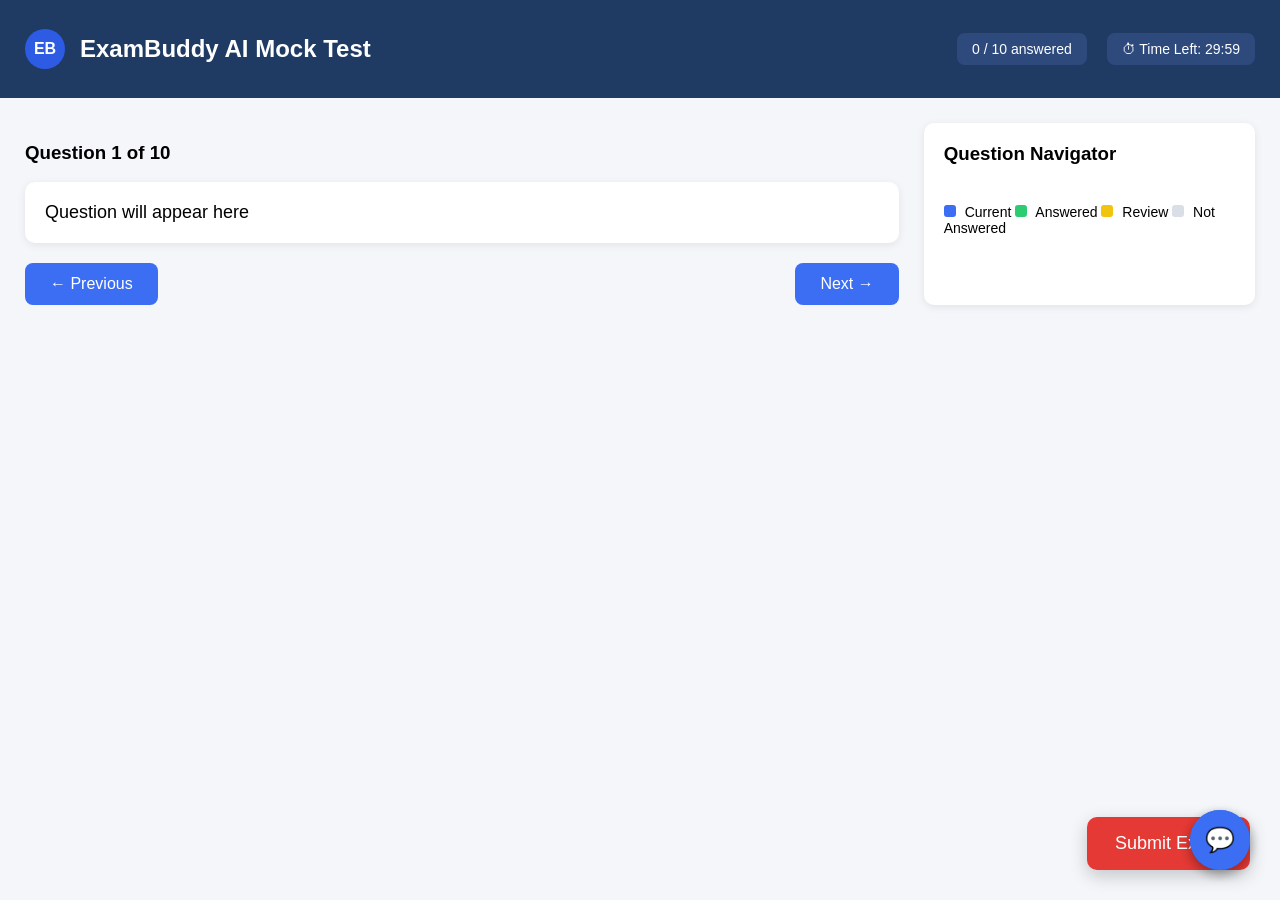
==== templates/index.html @ 3b76a86c "adding the project to github" ====
<!DOCTYPE html>
<html lang="en">

<head>
<meta charset="UTF-8">
<title>ExamBuddy AI Mock Test</title>
<link rel="stylesheet" href="/static/style.css">
</head>

<body>

<!-- HEADER -->

<header class="header">

<div class="logo">
EB
</div>

<h2>ExamBuddy AI Mock Test</h2>

<div class="exam-info">

<div class="answered">
0 / 10 answered
</div>

<div class="timer">
⏱ Time Left: 30:00
</div>

</div>

</header>


<!-- MAIN LAYOUT -->

<div class="container">

<!-- QUESTION PANEL -->

<div class="question-panel">

<h3 id="questionNumber">Question 1 of 10</h3>

<div class="question-box" id="questionText">
Question will appear here
</div>


<div class="options" id="optionsContainer">
</div>


<div class="nav-buttons">

<button id="prevBtn">← Previous</button>

<button id="nextBtn">Next →</button>

</div>

</div>


<!-- QUESTION NAVIGATOR -->

<div class="navigator">

<h3>Question Navigator</h3>

<div id="navigatorGrid" class="navigator-grid">

</div>

<div class="legend">

<span class="legend-current"></span> Current  
<span class="legend-answered"></span> Answered  
<span class="legend-review"></span> Review  
<span class="legend-not"></span> Not Answered  

</div>

</div>

</div>


<!-- FLOATING SUBMIT -->

<button class="submit-btn" onclick="submitExam()">
Submit Exam
</button>


<!-- CHATBOT -->

<div class="chatbot">

<button class="chat-toggle" onclick="toggleChat()">💬</button>

<div id="chatWindow" class="chat-window">

<div class="chat-header">
AI Help Assistant
</div>

<div id="chatMessages" class="chat-messages"></div>

<div class="chat-input-area">

<input id="chatInput" placeholder="Ask a doubt...">

<button onclick="sendMessage()">Send</button>

</div>

</div>

</div>

<script src="/static/script.js"></script>

</body>

</html>
---- static/style.css ----
/* -------------------------
GENERAL PAGE STYLE
--------------------------*/

body{
font-family: Arial, Helvetica, sans-serif;
margin:0;
background:#f4f6fa;
}


/* -------------------------
HEADER
--------------------------*/

.header{

display:flex;
align-items:center;

background:#1f3b64;
color:white;

padding:15px 25px;
}

.logo{

background:#2d5be3;

width:40px;
height:40px;

border-radius:50%;

display:flex;
align-items:center;
justify-content:center;

font-weight:bold;

margin-right:15px;
}

.exam-info{

margin-left:auto;

display:flex;
gap:20px;
}

.answered,
.timer{

background:#2e4a7d;

padding:8px 15px;

border-radius:8px;

font-size:14px;
}


/* -------------------------
MAIN LAYOUT
--------------------------*/

.container{

display:flex;

gap:25px;

padding:25px;
}


/* -------------------------
QUESTION PANEL
--------------------------*/

.question-panel{

flex:3;
}

.question-box{

background:white;

padding:20px;

border-radius:10px;

margin:15px 0;

box-shadow:0 2px 8px rgba(0,0,0,0.08);

font-size:18px;
}


/* -------------------------
OPTIONS
--------------------------*/

.options{

margin-top:10px;
}

.options div{

background:white;

padding:18px;

border-radius:10px;

margin-bottom:15px;

box-shadow:0 2px 8px rgba(0,0,0,0.05);

cursor:pointer;

transition:0.2s;
}

.options div:hover{

border:2px solid #3b6ef3;

}


/* -------------------------
NAV BUTTONS
--------------------------*/

.nav-buttons{

display:flex;

justify-content:space-between;

margin-top:20px;
}

.nav-buttons button{

padding:12px 25px;

border:none;

border-radius:8px;

background:#3b6ef3;

color:white;

font-size:16px;

cursor:pointer;

transition:0.2s;
}

.nav-buttons button:hover{

background:#244fd1;
}


/* -------------------------
QUESTION NAVIGATOR
--------------------------*/

.navigator{

flex:1;

background:white;

padding:20px;

border-radius:10px;

box-shadow:0 2px 8px rgba(0,0,0,0.08);
}

.navigator h3{

margin-top:0;
}

.navigator-grid{

display:grid;

grid-template-columns:repeat(5,1fr);

gap:10px;

margin-top:15px;
}

.navigator-grid div{

background:#d9dee7;

padding:10px;

text-align:center;

border-radius:8px;

cursor:pointer;

font-weight:bold;

transition:0.2s;
}

.navigator-grid div:hover{

background:#c2c8d1;
}


/* -------------------------
LEGEND
--------------------------*/

.legend{

margin-top:20px;

font-size:14px;
}

.legend span{

display:inline-block;

width:12px;
height:12px;

margin-right:5px;

border-radius:3px;
}

.legend-current{
background:#3b6ef3;
}

.legend-answered{
background:#2ecc71;
}

.legend-review{
background:#f1c40f;
}

.legend-not{
background:#d9dee7;
}


/* -------------------------
SUBMIT BUTTON
--------------------------*/

.submit-btn{

position:fixed;

bottom:30px;
right:30px;

background:#e53935;

color:white;

padding:16px 28px;

border:none;

border-radius:10px;

font-size:18px;

cursor:pointer;

box-shadow:0 6px 18px rgba(0,0,0,0.2);

transition:0.2s;
}

.submit-btn:hover{

background:#c62828;
}


/* -------------------------
CHATBOT ICON
--------------------------*/

.chatbot{

position:fixed;

bottom:100px;
right:30px;

width:60px;
height:60px;

background:#3b6ef3;

border-radius:50%;

display:flex;
align-items:center;
justify-content:center;

color:white;

font-size:22px;

cursor:pointer;

box-shadow:0 4px 12px rgba(0,0,0,0.2);

transition:0.2s;
}

.chatbot:hover{

background:#244fd1;
}


/* -------------------------
SETUP PAGE
--------------------------*/

.setup-container{

display:flex;

justify-content:center;
align-items:center;

height:100vh;

background:#f4f6fa;
}

.setup-box{

background:white;

padding:40px;

border-radius:10px;

box-shadow:0 4px 15px rgba(0,0,0,0.1);

width:350px;

display:flex;

flex-direction:column;

gap:15px;
}

.setup-box input,
.setup-box select{

padding:10px;

border-radius:6px;

border:1px solid #ccc;

font-size:14px;
}

.setup-box button{

background:#3b6ef3;

color:white;

padding:12px;

border:none;

border-radius:6px;

font-size:16px;

cursor:pointer;

transition:0.2s;
}

.setup-box button:hover{

background:#244fd1;
}


/* -------------------------
RESPONSIVE
--------------------------*/

@media(max-width:900px){

.container{

flex-direction:column;

}

.navigator{

order:-1;

}

.submit-btn{

right:15px;
bottom:15px;

}

}

.result-box{
margin-top:20px;
}

.result-question{
background:white;
padding:15px;
margin-bottom:15px;
border-radius:10px;
box-shadow:0 2px 6px rgba(0,0,0,0.1);
}

.correct-box{
margin-top:15px;
background:#e7f8ec;
border-left:5px solid #2ecc71;
padding:15px;
border-radius:8px;
}

.wrong-box{
margin-top:15px;
background:#fdecea;
border-left:5px solid #e74c3c;
padding:15px;
border-radius:8px;
}

.result-card{
background:white;
padding:18px;
margin-bottom:15px;
border-radius:10px;
box-shadow:0 2px 6px rgba(0,0,0,0.1);
}

.correct-card{
border-left:6px solid #2ecc71;
}

.wrong-card{
border-left:6px solid #e74c3c;
}

.score-box{
margin-top:20px;
background:#3b6ef3;
color:white;
padding:15px;
border-radius:8px;
display:inline-block;
}

.result-title{
margin-bottom:20px;
}

.chatbot{
position:fixed;
bottom:30px;
right:30px;
}

.chat-toggle{
width:60px;
height:60px;
border-radius:50%;
border:none;
background:#3b6ef3;
color:white;
font-size:24px;
cursor:pointer;
box-shadow:0 4px 12px rgba(0,0,0,0.2);
}

.chat-window{

display:none;
flex-direction:column;

position:absolute;
bottom:70px;
right:0;

width:300px;
height:400px;

background:white;

border-radius:10px;

box-shadow:0 6px 20px rgba(0,0,0,0.2);
}

.chat-header{
background:#3b6ef3;
color:white;
padding:10px;
font-weight:bold;
}

.chat-messages{
flex:1;
overflow-y:auto;
padding:10px;
font-size:14px;
}

.user-msg{
text-align:right;
margin-bottom:8px;
}

.bot-msg{
text-align:left;
margin-bottom:8px;
}

.chat-input-area{
display:flex;
border-top:1px solid #ddd;
}

.chat-input-area input{
flex:1;
padding:8px;
border:none;
}

.chat-input-area button{
background:#3b6ef3;
color:white;
border:none;
padding:8px 12px;
cursor:pointer;
}
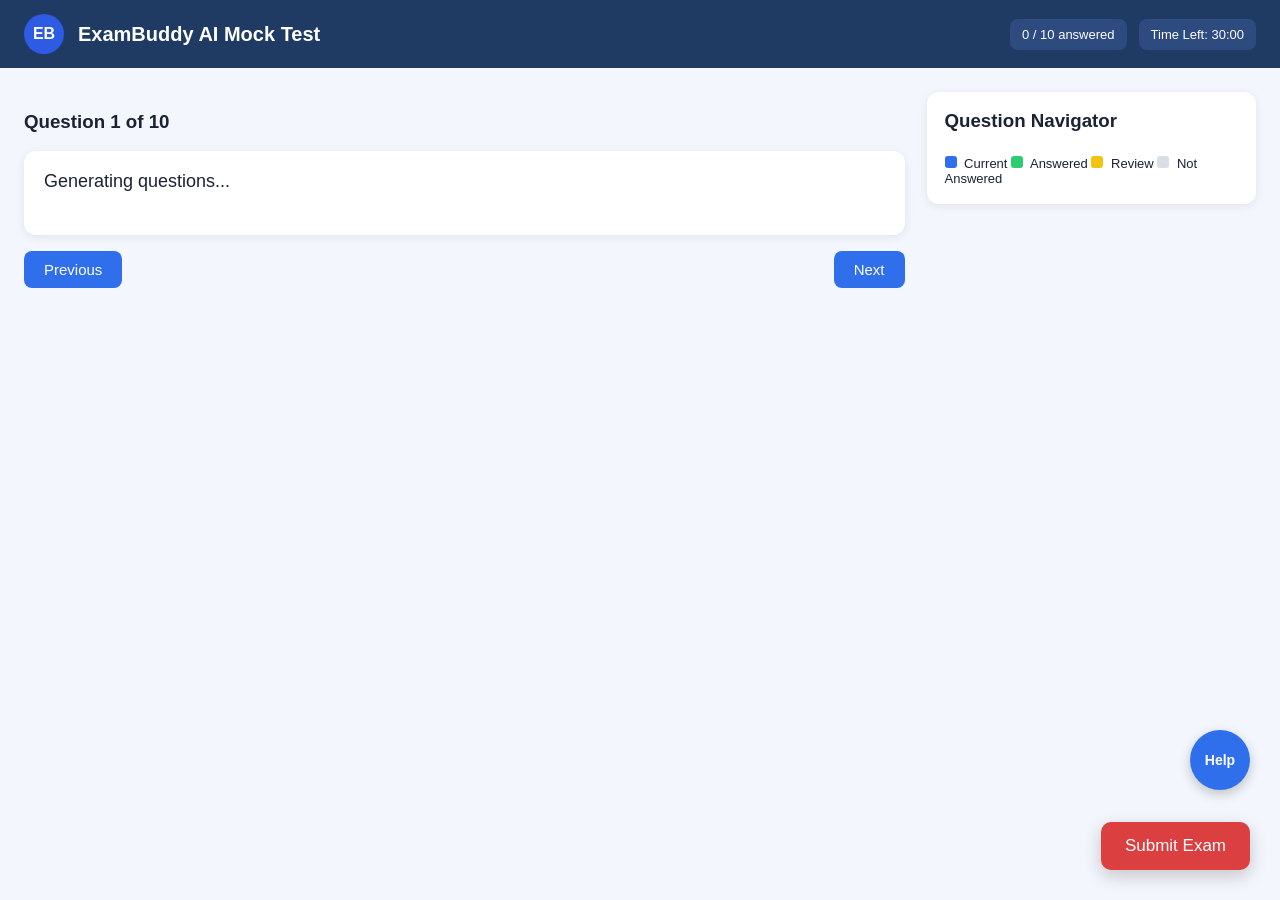
==== commit d6943b0d: "added working chatbot" ====
--- a/templates/index.html
+++ b/templates/index.html
@@ -1,128 +1,59 @@
 <!DOCTYPE html>
 <html lang="en">
-
 <head>
 <meta charset="UTF-8">
 <title>ExamBuddy AI Mock Test</title>
 <link rel="stylesheet" href="/static/style.css">
 </head>
-
 <body>
 
-<!-- HEADER -->
+<header class="header">
+<div class="logo">EB</div>
+<h2>ExamBuddy AI Mock Test</h2>
+<div class="exam-info">
+<div class="answered">0 / 10 answered</div>
+<div class="timer">Time Left: 30:00</div>
+</div>
+</header>
 
-<header class="header">
-
-<div class="logo">
-EB
+<div class="container">
+<div class="question-panel">
+<h3 id="questionNumber">Question 1 of 10</h3>
+<div class="question-box" id="questionText">Question will appear here</div>
+<div class="options" id="optionsContainer"></div>
+<div class="nav-buttons">
+<button id="prevBtn">Previous</button>
+<button id="nextBtn">Next</button>
+</div>
 </div>
 
-<h2>ExamBuddy AI Mock Test</h2>
-
-<div class="exam-info">
-
-<div class="answered">
-0 / 10 answered
+<div class="navigator">
+<h3>Question Navigator</h3>
+<div id="navigatorGrid" class="navigator-grid"></div>
+<div class="legend">
+<span class="legend-current"></span> Current
+<span class="legend-answered"></span> Answered
+<span class="legend-review"></span> Review
+<span class="legend-not"></span> Not Answered
+</div>
+</div>
 </div>
 
-<div class="timer">
-⏱ Time Left: 30:00
-</div>
-
-</div>
-
-</header>
-
-
-<!-- MAIN LAYOUT -->
-
-<div class="container">
-
-<!-- QUESTION PANEL -->
-
-<div class="question-panel">
-
-<h3 id="questionNumber">Question 1 of 10</h3>
-
-<div class="question-box" id="questionText">
-Question will appear here
-</div>
-
-
-<div class="options" id="optionsContainer">
-</div>
-
-
-<div class="nav-buttons">
-
-<button id="prevBtn">← Previous</button>
-
-<button id="nextBtn">Next →</button>
-
-</div>
-
-</div>
-
-
-<!-- QUESTION NAVIGATOR -->
-
-<div class="navigator">
-
-<h3>Question Navigator</h3>
-
-<div id="navigatorGrid" class="navigator-grid">
-
-</div>
-
-<div class="legend">
-
-<span class="legend-current"></span> Current  
-<span class="legend-answered"></span> Answered  
-<span class="legend-review"></span> Review  
-<span class="legend-not"></span> Not Answered  
-
-</div>
-
-</div>
-
-</div>
-
-
-<!-- FLOATING SUBMIT -->
-
-<button class="submit-btn" onclick="submitExam()">
-Submit Exam
-</button>
-
-
-<!-- CHATBOT -->
+<button class="submit-btn" onclick="submitExam()">Submit Exam</button>
 
 <div class="chatbot">
-
-<button class="chat-toggle" onclick="toggleChat()">💬</button>
-
+<button class="chat-toggle" onclick="toggleChat()" aria-label="Open chat">Help</button>
 <div id="chatWindow" class="chat-window">
-
-<div class="chat-header">
-AI Help Assistant
+<div class="chat-header">AI Help Assistant</div>
+<div id="chatMeta" class="chat-meta">Question help</div>
+<div id="chatMessages" class="chat-messages"></div>
+<div class="chat-input-area">
+<input id="chatInput" placeholder="Ask a doubt...">
+<button id="chatSendBtn" onclick="sendMessage()">Send</button>
 </div>
-
-<div id="chatMessages" class="chat-messages"></div>
-
-<div class="chat-input-area">
-
-<input id="chatInput" placeholder="Ask a doubt...">
-
-<button onclick="sendMessage()">Send</button>
-
 </div>
-
-</div>
-
 </div>
 
 <script src="/static/script.js"></script>
-
 </body>
-
-</html>+</html>
--- a/static/style.css
+++ b/static/style.css
@@ -1,581 +1,528 @@
-/* -------------------------
-GENERAL PAGE STYLE
---------------------------*/
-
-body{
-font-family: Arial, Helvetica, sans-serif;
-margin:0;
-background:#f4f6fa;
-}
-
-
-/* -------------------------
-HEADER
---------------------------*/
-
-.header{
-
-display:flex;
-align-items:center;
-
-background:#1f3b64;
-color:white;
-
-padding:15px 25px;
-}
-
-.logo{
-
-background:#2d5be3;
-
-width:40px;
-height:40px;
-
-border-radius:50%;
-
-display:flex;
-align-items:center;
-justify-content:center;
-
-font-weight:bold;
-
-margin-right:15px;
-}
-
-.exam-info{
-
-margin-left:auto;
-
-display:flex;
-gap:20px;
+:root {
+  --bg: #f3f6fc;
+  --panel: #ffffff;
+  --text: #1a2233;
+  --muted: #5f6b83;
+  --primary: #2f6fec;
+  --primary-dark: #2458bc;
+  --danger: #dc3f3f;
+  --danger-dark: #b92f2f;
+  --success: #2ecc71;
+  --shadow: 0 10px 30px rgba(17, 36, 78, 0.12);
+}
+
+* {
+  box-sizing: border-box;
+}
+
+body {
+  margin: 0;
+  font-family: "Segoe UI", Tahoma, Geneva, Verdana, sans-serif;
+  background: var(--bg);
+  color: var(--text);
+}
+
+/* Setup page */
+.setup-page {
+  min-height: 100vh;
+  background:
+    radial-gradient(circle at 20% 10%, #dbe8ff 0%, rgba(219, 232, 255, 0) 40%),
+    radial-gradient(circle at 90% 80%, #e6f7f1 0%, rgba(230, 247, 241, 0) 35%),
+    var(--bg);
+}
+
+.setup-shell {
+  min-height: 100vh;
+  max-width: 1100px;
+  margin: 0 auto;
+  padding: 48px 20px;
+  display: grid;
+  grid-template-columns: 1.2fr 1fr;
+  gap: 28px;
+  align-items: center;
+}
+
+.setup-hero h1 {
+  margin: 0 0 12px;
+  font-size: clamp(28px, 3vw, 42px);
+  line-height: 1.18;
+}
+
+.setup-hero p {
+  margin: 0;
+  max-width: 56ch;
+  color: var(--muted);
+  font-size: 16px;
+  line-height: 1.6;
+}
+
+.setup-tag {
+  margin: 0 0 10px;
+  color: var(--primary-dark);
+  font-weight: 700;
+  font-size: 12px;
+  letter-spacing: 0.12em;
+  text-transform: uppercase;
+}
+
+.setup-card {
+  background: var(--panel);
+  border-radius: 16px;
+  box-shadow: var(--shadow);
+  padding: 28px;
+  display: flex;
+  flex-direction: column;
+  gap: 10px;
+}
+
+.setup-card h2 {
+  margin: 0 0 8px;
+}
+
+.setup-card label {
+  margin-top: 2px;
+  font-size: 13px;
+  font-weight: 600;
+  color: #34405a;
+}
+
+.setup-card input,
+.setup-card select {
+  border: 1px solid #cbd5e6;
+  border-radius: 10px;
+  padding: 10px 12px;
+  font-size: 15px;
+  background: #fff;
+  color: var(--text);
+}
+
+.setup-card input:focus,
+.setup-card select:focus {
+  outline: 2px solid #b8ccfb;
+  border-color: var(--primary);
+}
+
+.setup-card button {
+  margin-top: 6px;
+  border: none;
+  border-radius: 10px;
+  padding: 12px;
+  background: var(--primary);
+  color: #fff;
+  font-size: 15px;
+  font-weight: 600;
+  cursor: pointer;
+}
+
+.setup-card button:hover {
+  background: var(--primary-dark);
+}
+
+.setup-card button:disabled {
+  opacity: 0.75;
+  cursor: not-allowed;
+}
+
+.setup-error {
+  min-height: 18px;
+  margin: 2px 0 0;
+  font-size: 13px;
+  color: #c0392b;
+}
+
+/* Exam page */
+.header {
+  display: flex;
+  align-items: center;
+  gap: 14px;
+  padding: 14px 24px;
+  background: #1f3b64;
+  color: #fff;
+}
+
+.header h2 {
+  margin: 0;
+  font-size: 20px;
+}
+
+.logo {
+  width: 40px;
+  height: 40px;
+  border-radius: 50%;
+  display: flex;
+  align-items: center;
+  justify-content: center;
+  background: #2d5be3;
+  font-weight: 700;
+}
+
+.exam-info {
+  margin-left: auto;
+  display: flex;
+  gap: 12px;
 }
 
 .answered,
-.timer{
-
-background:#2e4a7d;
-
-padding:8px 15px;
-
-border-radius:8px;
-
-font-size:14px;
-}
-
-
-/* -------------------------
-MAIN LAYOUT
---------------------------*/
-
-.container{
-
-display:flex;
-
-gap:25px;
-
-padding:25px;
-}
-
-
-/* -------------------------
-QUESTION PANEL
---------------------------*/
-
-.question-panel{
-
-flex:3;
-}
-
-.question-box{
-
-background:white;
-
-padding:20px;
-
-border-radius:10px;
-
-margin:15px 0;
-
-box-shadow:0 2px 8px rgba(0,0,0,0.08);
-
-font-size:18px;
-}
-
-
-/* -------------------------
-OPTIONS
---------------------------*/
-
-.options{
-
-margin-top:10px;
-}
-
-.options div{
-
-background:white;
-
-padding:18px;
-
-border-radius:10px;
-
-margin-bottom:15px;
-
-box-shadow:0 2px 8px rgba(0,0,0,0.05);
-
-cursor:pointer;
-
-transition:0.2s;
-}
-
-.options div:hover{
-
-border:2px solid #3b6ef3;
-
-}
-
-
-/* -------------------------
-NAV BUTTONS
---------------------------*/
-
-.nav-buttons{
-
-display:flex;
-
-justify-content:space-between;
-
-margin-top:20px;
-}
-
-.nav-buttons button{
-
-padding:12px 25px;
-
-border:none;
-
-border-radius:8px;
-
-background:#3b6ef3;
-
-color:white;
-
-font-size:16px;
-
-cursor:pointer;
-
-transition:0.2s;
-}
-
-.nav-buttons button:hover{
-
-background:#244fd1;
-}
-
-
-/* -------------------------
-QUESTION NAVIGATOR
---------------------------*/
-
-.navigator{
-
-flex:1;
-
-background:white;
-
-padding:20px;
-
-border-radius:10px;
-
-box-shadow:0 2px 8px rgba(0,0,0,0.08);
-}
-
-.navigator h3{
-
-margin-top:0;
-}
-
-.navigator-grid{
-
-display:grid;
-
-grid-template-columns:repeat(5,1fr);
-
-gap:10px;
-
-margin-top:15px;
-}
-
-.navigator-grid div{
-
-background:#d9dee7;
-
-padding:10px;
-
-text-align:center;
-
-border-radius:8px;
-
-cursor:pointer;
-
-font-weight:bold;
-
-transition:0.2s;
-}
-
-.navigator-grid div:hover{
-
-background:#c2c8d1;
-}
-
-
-/* -------------------------
-LEGEND
---------------------------*/
-
-.legend{
-
-margin-top:20px;
-
-font-size:14px;
-}
-
-.legend span{
-
-display:inline-block;
-
-width:12px;
-height:12px;
-
-margin-right:5px;
-
-border-radius:3px;
-}
-
-.legend-current{
-background:#3b6ef3;
-}
-
-.legend-answered{
-background:#2ecc71;
-}
-
-.legend-review{
-background:#f1c40f;
-}
-
-.legend-not{
-background:#d9dee7;
-}
-
-
-/* -------------------------
-SUBMIT BUTTON
---------------------------*/
-
-.submit-btn{
-
-position:fixed;
-
-bottom:30px;
-right:30px;
-
-background:#e53935;
-
-color:white;
-
-padding:16px 28px;
-
-border:none;
-
-border-radius:10px;
-
-font-size:18px;
-
-cursor:pointer;
-
-box-shadow:0 6px 18px rgba(0,0,0,0.2);
-
-transition:0.2s;
-}
-
-.submit-btn:hover{
-
-background:#c62828;
-}
-
-
-/* -------------------------
-CHATBOT ICON
---------------------------*/
-
-.chatbot{
-
-position:fixed;
-
-bottom:100px;
-right:30px;
-
-width:60px;
-height:60px;
-
-background:#3b6ef3;
-
-border-radius:50%;
-
-display:flex;
-align-items:center;
-justify-content:center;
-
-color:white;
-
-font-size:22px;
-
-cursor:pointer;
-
-box-shadow:0 4px 12px rgba(0,0,0,0.2);
-
-transition:0.2s;
-}
-
-.chatbot:hover{
-
-background:#244fd1;
-}
-
-
-/* -------------------------
-SETUP PAGE
---------------------------*/
-
-.setup-container{
-
-display:flex;
-
-justify-content:center;
-align-items:center;
-
-height:100vh;
-
-background:#f4f6fa;
-}
-
-.setup-box{
-
-background:white;
-
-padding:40px;
-
-border-radius:10px;
-
-box-shadow:0 4px 15px rgba(0,0,0,0.1);
-
-width:350px;
-
-display:flex;
-
-flex-direction:column;
-
-gap:15px;
-}
-
-.setup-box input,
-.setup-box select{
-
-padding:10px;
-
-border-radius:6px;
-
-border:1px solid #ccc;
-
-font-size:14px;
-}
-
-.setup-box button{
-
-background:#3b6ef3;
-
-color:white;
-
-padding:12px;
-
-border:none;
-
-border-radius:6px;
-
-font-size:16px;
-
-cursor:pointer;
-
-transition:0.2s;
-}
-
-.setup-box button:hover{
-
-background:#244fd1;
-}
-
-
-/* -------------------------
-RESPONSIVE
---------------------------*/
-
-@media(max-width:900px){
-
-.container{
-
-flex-direction:column;
-
-}
-
-.navigator{
-
-order:-1;
-
-}
-
-.submit-btn{
-
-right:15px;
-bottom:15px;
-
-}
-
-}
-
-.result-box{
-margin-top:20px;
-}
-
-.result-question{
-background:white;
-padding:15px;
-margin-bottom:15px;
-border-radius:10px;
-box-shadow:0 2px 6px rgba(0,0,0,0.1);
-}
-
-.correct-box{
-margin-top:15px;
-background:#e7f8ec;
-border-left:5px solid #2ecc71;
-padding:15px;
-border-radius:8px;
-}
-
-.wrong-box{
-margin-top:15px;
-background:#fdecea;
-border-left:5px solid #e74c3c;
-padding:15px;
-border-radius:8px;
-}
-
-.result-card{
-background:white;
-padding:18px;
-margin-bottom:15px;
-border-radius:10px;
-box-shadow:0 2px 6px rgba(0,0,0,0.1);
-}
-
-.correct-card{
-border-left:6px solid #2ecc71;
-}
-
-.wrong-card{
-border-left:6px solid #e74c3c;
-}
-
-.score-box{
-margin-top:20px;
-background:#3b6ef3;
-color:white;
-padding:15px;
-border-radius:8px;
-display:inline-block;
-}
-
-.result-title{
-margin-bottom:20px;
-}
-
-.chatbot{
-position:fixed;
-bottom:30px;
-right:30px;
-}
-
-.chat-toggle{
-width:60px;
-height:60px;
-border-radius:50%;
-border:none;
-background:#3b6ef3;
-color:white;
-font-size:24px;
-cursor:pointer;
-box-shadow:0 4px 12px rgba(0,0,0,0.2);
-}
-
-.chat-window{
-
-display:none;
-flex-direction:column;
-
-position:absolute;
-bottom:70px;
-right:0;
-
-width:300px;
-height:400px;
-
-background:white;
-
-border-radius:10px;
-
-box-shadow:0 6px 20px rgba(0,0,0,0.2);
-}
-
-.chat-header{
-background:#3b6ef3;
-color:white;
-padding:10px;
-font-weight:bold;
-}
-
-.chat-messages{
-flex:1;
-overflow-y:auto;
-padding:10px;
-font-size:14px;
-}
-
-.user-msg{
-text-align:right;
-margin-bottom:8px;
-}
-
-.bot-msg{
-text-align:left;
-margin-bottom:8px;
-}
-
-.chat-input-area{
-display:flex;
-border-top:1px solid #ddd;
-}
-
-.chat-input-area input{
-flex:1;
-padding:8px;
-border:none;
-}
-
-.chat-input-area button{
-background:#3b6ef3;
-color:white;
-border:none;
-padding:8px 12px;
-cursor:pointer;
-}+.timer {
+  background: #2d4b7f;
+  border-radius: 8px;
+  padding: 8px 12px;
+  font-size: 13px;
+}
+
+.container {
+  display: flex;
+  gap: 22px;
+  padding: 24px;
+}
+
+.question-panel {
+  flex: 3;
+}
+
+.question-box {
+  background: var(--panel);
+  border-radius: 12px;
+  padding: 20px;
+  margin: 12px 0;
+  box-shadow: 0 2px 10px rgba(0, 0, 0, 0.08);
+  font-size: 18px;
+  min-height: 84px;
+}
+
+.options {
+  margin-top: 12px;
+}
+
+.options div {
+  background: var(--panel);
+  border-radius: 10px;
+  padding: 16px;
+  margin-bottom: 12px;
+  border: 1px solid #d9dfeb;
+  box-shadow: 0 2px 8px rgba(0, 0, 0, 0.04);
+  cursor: pointer;
+  transition: border-color 0.2s, transform 0.15s;
+}
+
+.options div:hover {
+  border-color: var(--primary);
+  transform: translateY(-1px);
+}
+
+.nav-buttons {
+  display: flex;
+  justify-content: space-between;
+  margin-top: 16px;
+}
+
+.nav-buttons button {
+  border: none;
+  border-radius: 8px;
+  background: var(--primary);
+  color: #fff;
+  font-size: 15px;
+  padding: 10px 20px;
+  cursor: pointer;
+}
+
+.nav-buttons button:hover {
+  background: var(--primary-dark);
+}
+
+.navigator {
+  flex: 1;
+  background: var(--panel);
+  border-radius: 12px;
+  padding: 18px;
+  box-shadow: 0 2px 10px rgba(0, 0, 0, 0.08);
+  height: fit-content;
+}
+
+.navigator h3 {
+  margin: 0 0 8px;
+}
+
+.navigator-grid {
+  display: grid;
+  grid-template-columns: repeat(5, 1fr);
+  gap: 8px;
+}
+
+.navigator-grid div {
+  border-radius: 8px;
+  background: #d9dee7;
+  text-align: center;
+  padding: 10px;
+  font-weight: 700;
+  cursor: pointer;
+}
+
+.navigator-grid div:hover {
+  background: #c7cedd;
+}
+
+.legend {
+  margin-top: 16px;
+  font-size: 13px;
+}
+
+.legend span {
+  display: inline-block;
+  width: 12px;
+  height: 12px;
+  border-radius: 3px;
+  margin-right: 4px;
+}
+
+.legend-current { background: var(--primary); }
+.legend-answered { background: var(--success); }
+.legend-review { background: #f1c40f; }
+.legend-not { background: #d9dee7; }
+
+.submit-btn {
+  position: fixed;
+  right: 30px;
+  bottom: 30px;
+  z-index: 999;
+  border: none;
+  border-radius: 10px;
+  background: var(--danger);
+  color: #fff;
+  padding: 14px 24px;
+  font-size: 17px;
+  cursor: pointer;
+  box-shadow: 0 6px 18px rgba(0, 0, 0, 0.2);
+}
+
+.submit-btn:hover {
+  background: var(--danger-dark);
+}
+
+.correct-box,
+.wrong-box,
+.result-card,
+.score-box,
+.result-title {
+  margin-top: 14px;
+}
+
+.correct-box {
+  background: #e7f8ec;
+  border-left: 5px solid var(--success);
+  border-radius: 8px;
+  padding: 14px;
+}
+
+.wrong-box {
+  background: #fdecea;
+  border-left: 5px solid #e74c3c;
+  border-radius: 8px;
+  padding: 14px;
+}
+
+.result-card {
+  background: var(--panel);
+  border-radius: 10px;
+  padding: 16px;
+  box-shadow: 0 2px 8px rgba(0, 0, 0, 0.08);
+}
+
+.correct-card { border-left: 6px solid var(--success); }
+.wrong-card { border-left: 6px solid #e74c3c; }
+
+.score-box {
+  display: inline-block;
+  background: var(--primary);
+  color: #fff;
+  border-radius: 8px;
+  padding: 10px 14px;
+}
+
+.result-actions {
+  margin-top: 14px;
+  display: flex;
+  gap: 10px;
+  flex-wrap: wrap;
+}
+
+.result-btn {
+  border: none;
+  border-radius: 8px;
+  background: var(--primary);
+  color: #fff;
+  padding: 10px 14px;
+  cursor: pointer;
+  font-size: 14px;
+}
+
+.result-btn:hover {
+  background: var(--primary-dark);
+}
+
+.result-btn.secondary {
+  background: #4d5b78;
+}
+
+.result-btn.secondary:hover {
+  background: #3e4a63;
+}
+
+/* Chat */
+.chatbot {
+  position: fixed;
+  right: 30px;
+  bottom: 110px;
+  z-index: 1000;
+}
+
+.chat-toggle {
+  width: 60px;
+  height: 60px;
+  border: none;
+  border-radius: 50%;
+  background: var(--primary);
+  color: #fff;
+  font-size: 14px;
+  font-weight: 700;
+  cursor: pointer;
+  box-shadow: 0 4px 12px rgba(0, 0, 0, 0.22);
+}
+
+.chat-toggle:hover {
+  background: var(--primary-dark);
+}
+
+.chat-window {
+  display: none;
+  flex-direction: column;
+  position: absolute;
+  right: 0;
+  bottom: 70px;
+  width: 320px;
+  height: 420px;
+  background: #fff;
+  color: var(--text);
+  border-radius: 12px;
+  box-shadow: 0 8px 24px rgba(0, 0, 0, 0.22);
+  overflow: hidden;
+  z-index: 1001;
+}
+
+.chat-header {
+  background: var(--primary);
+  color: #fff;
+  padding: 10px 12px;
+  font-weight: 700;
+}
+
+.chat-meta {
+  padding: 8px 12px;
+  font-size: 12px;
+  color: #3b4a6b;
+  background: #eef2fb;
+  border-bottom: 1px solid #d9e0f0;
+}
+
+.chat-messages {
+  flex: 1;
+  overflow-y: auto;
+  padding: 12px;
+  font-size: 14px;
+  display: flex;
+  flex-direction: column;
+  gap: 8px;
+}
+
+.user-msg,
+.bot-msg {
+  line-height: 1.4;
+  white-space: pre-wrap;
+  max-width: 88%;
+  padding: 8px 10px;
+  border-radius: 10px;
+  word-break: break-word;
+}
+
+.user-msg {
+  align-self: flex-end;
+  background: #2f6fec;
+  color: #fff;
+  border-bottom-right-radius: 4px;
+}
+
+.bot-msg {
+  align-self: flex-start;
+  background: #eef2fb;
+  color: #1a2233;
+  border: 1px solid #d7deee;
+  border-bottom-left-radius: 4px;
+}
+
+.chat-input-area {
+  display: flex;
+  border-top: 1px solid #d9dfeb;
+}
+
+.chat-input-area input {
+  flex: 1;
+  border: none;
+  background: #fff;
+  color: var(--text);
+  padding: 10px;
+}
+
+.chat-input-area input::placeholder {
+  color: #6a7489;
+}
+
+.chat-input-area input:focus {
+  outline: none;
+}
+
+.chat-input-area button {
+  border: none;
+  background: var(--primary);
+  color: #fff;
+  padding: 0 12px;
+  cursor: pointer;
+}
+
+.chat-input-area button:disabled {
+  background: #8fa7e9;
+  cursor: not-allowed;
+}
+
+/* Responsive */
+@media (max-width: 900px) {
+  .setup-shell {
+    grid-template-columns: 1fr;
+    padding-top: 28px;
+  }
+
+  .container {
+    flex-direction: column;
+    padding: 16px;
+  }
+
+  .navigator {
+    order: -1;
+  }
+
+  .submit-btn {
+    right: 12px;
+    bottom: 12px;
+    padding: 12px 18px;
+    font-size: 15px;
+  }
+
+  .chatbot {
+    right: 12px;
+    bottom: 82px;
+  }
+
+  .chat-window {
+    width: min(92vw, 320px);
+    right: 0;
+  }
+}
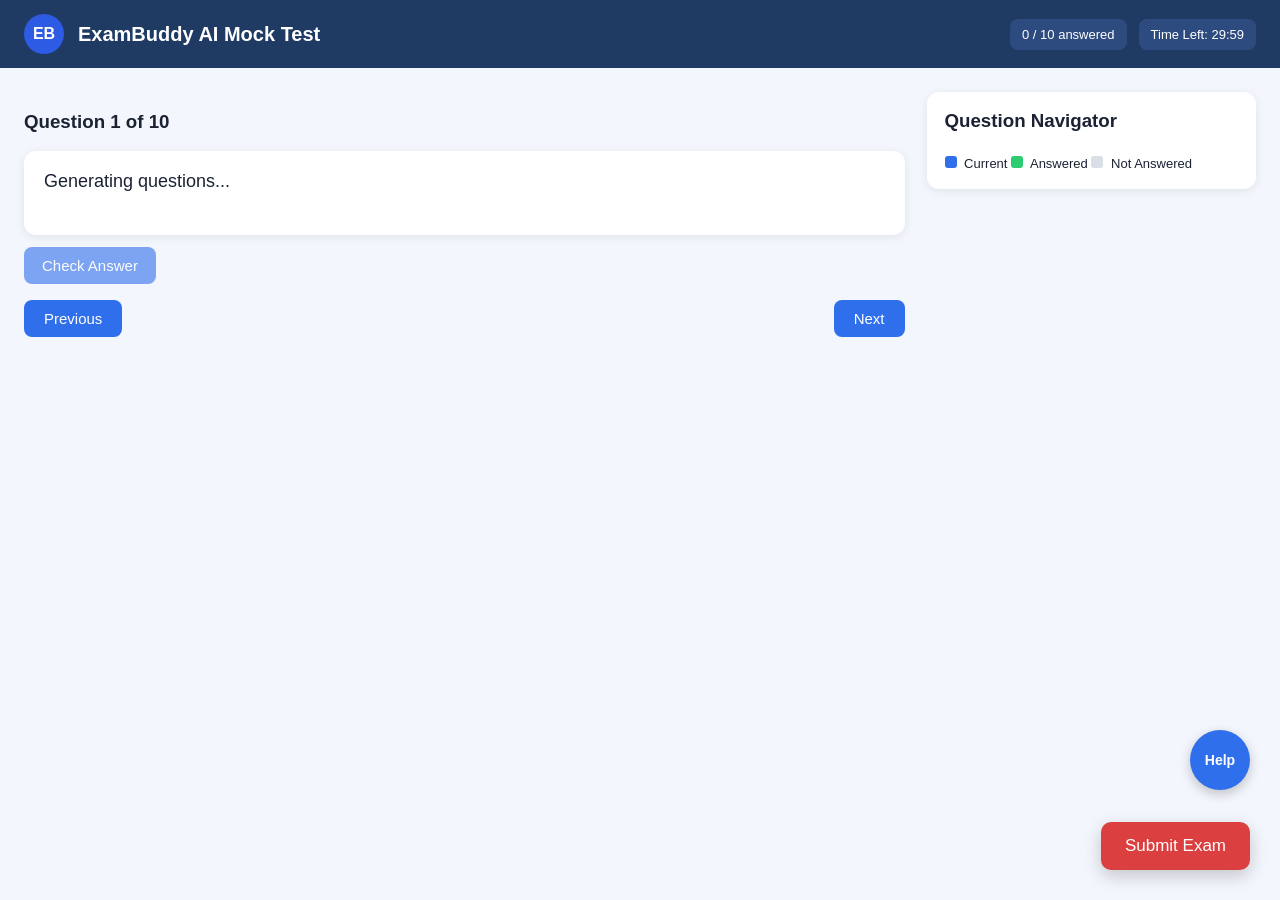
==== commit a4af2135: "added the feature check answer button" ====
--- a/templates/index.html
+++ b/templates/index.html
@@ -21,6 +21,9 @@
 <h3 id="questionNumber">Question 1 of 10</h3>
 <div class="question-box" id="questionText">Question will appear here</div>
 <div class="options" id="optionsContainer"></div>
+<div class="check-answer-wrapper">
+<button id="checkAnswerBtn" disabled>Check Answer</button>
+</div>
 <div class="nav-buttons">
 <button id="prevBtn">Previous</button>
 <button id="nextBtn">Next</button>
@@ -33,7 +36,6 @@
 <div class="legend">
 <span class="legend-current"></span> Current
 <span class="legend-answered"></span> Answered
-<span class="legend-review"></span> Review
 <span class="legend-not"></span> Not Answered
 </div>
 </div>
--- a/static/style.css
+++ b/static/style.css
@@ -195,6 +195,7 @@
 }
 
 .options div {
+  /* base option style */
   background: var(--panel);
   border-radius: 10px;
   padding: 16px;
@@ -208,6 +209,43 @@
 .options div:hover {
   border-color: var(--primary);
   transform: translateY(-1px);
+}
+
+.options .option-selected {
+  border: 2px solid var(--primary);
+}
+
+.options .option-correct {
+  border: 2px solid var(--success);
+  background: #e7f8ec;
+}
+
+.options .option-wrong {
+  border: 2px solid var(--danger);
+  background: #fdecea;
+}
+
+.check-answer-wrapper {
+  margin-top: 8px;
+}
+
+#checkAnswerBtn {
+  border: none;
+  border-radius: 8px;
+  background: var(--primary);
+  color: #fff;
+  font-size: 15px;
+  padding: 10px 18px;
+  cursor: pointer;
+}
+
+#checkAnswerBtn:hover:enabled {
+  background: var(--primary-dark);
+}
+
+#checkAnswerBtn:disabled {
+  opacity: 0.6;
+  cursor: not-allowed;
 }
 
 .nav-buttons {
@@ -277,7 +315,6 @@
 
 .legend-current { background: var(--primary); }
 .legend-answered { background: var(--success); }
-.legend-review { background: #f1c40f; }
 .legend-not { background: #d9dee7; }
 
 .submit-btn {
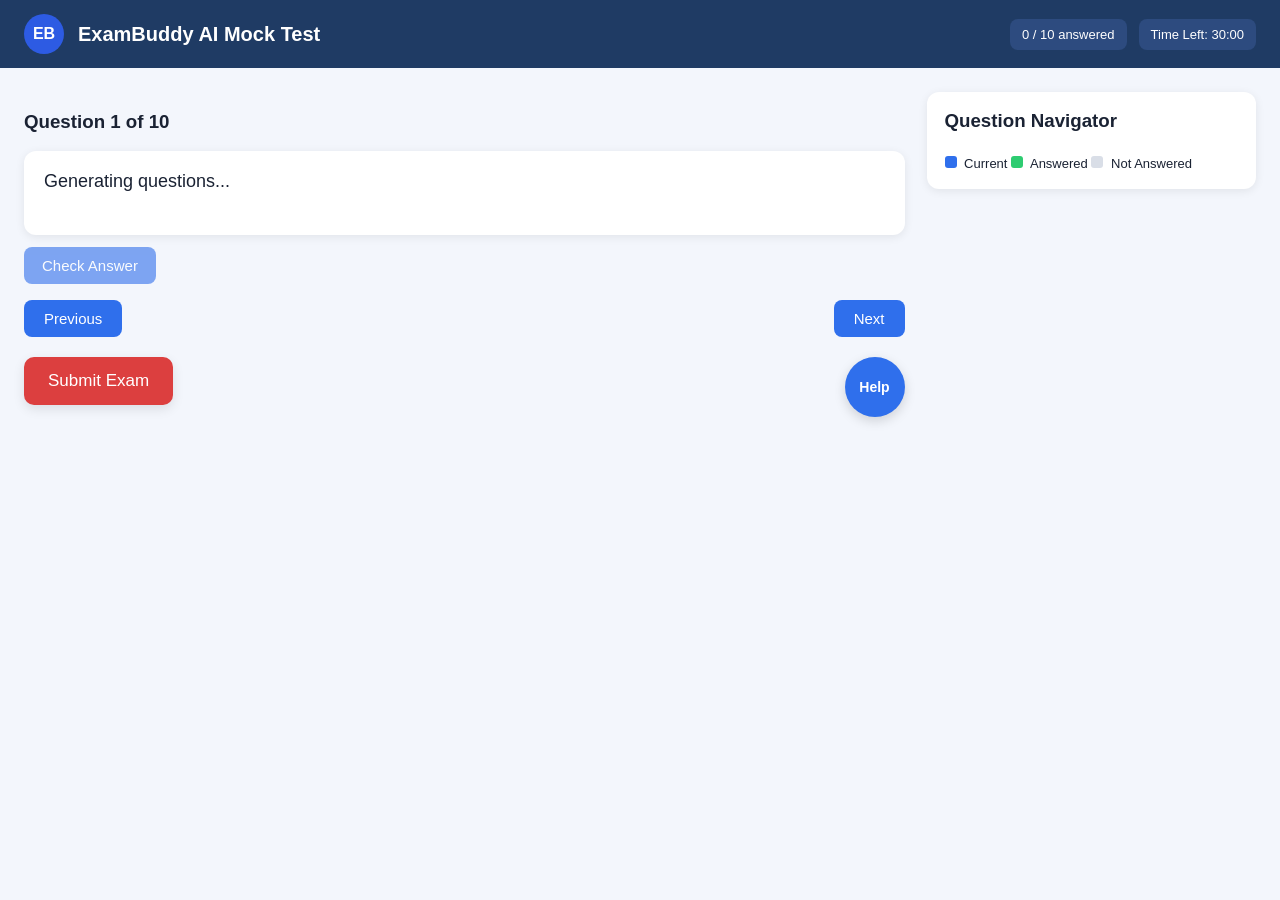
==== commit dcd91d6c: "added reponsiveness to website" ====
--- a/templates/index.html
+++ b/templates/index.html
@@ -2,6 +2,7 @@
 <html lang="en">
 <head>
 <meta charset="UTF-8">
+<meta name="viewport" content="width=device-width, initial-scale=1.0">
 <title>ExamBuddy AI Mock Test</title>
 <link rel="stylesheet" href="/static/style.css">
 </head>
@@ -17,6 +18,7 @@
 </header>
 
 <div class="container">
+<div class="main-col">
 <div class="question-panel">
 <h3 id="questionNumber">Question 1 of 10</h3>
 <div class="question-box" id="questionText">Question will appear here</div>
@@ -27,6 +29,24 @@
 <div class="nav-buttons">
 <button id="prevBtn">Previous</button>
 <button id="nextBtn">Next</button>
+</div>
+</div>
+
+<div class="exam-footer">
+<button class="submit-btn" onclick="submitExam()">Submit Exam</button>
+
+<div class="chatbot">
+<div id="chatWindow" class="chat-window">
+<div class="chat-header">AI Help Assistant</div>
+<div id="chatMeta" class="chat-meta">Question help</div>
+<div id="chatMessages" class="chat-messages"></div>
+<div class="chat-input-area">
+<input id="chatInput" placeholder="Ask a doubt...">
+<button id="chatSendBtn" onclick="sendMessage()">Send</button>
+</div>
+</div>
+<button class="chat-toggle" onclick="toggleChat()" aria-label="Open chat">Help</button>
+</div>
 </div>
 </div>
 
@@ -41,21 +61,6 @@
 </div>
 </div>
 
-<button class="submit-btn" onclick="submitExam()">Submit Exam</button>
-
-<div class="chatbot">
-<button class="chat-toggle" onclick="toggleChat()" aria-label="Open chat">Help</button>
-<div id="chatWindow" class="chat-window">
-<div class="chat-header">AI Help Assistant</div>
-<div id="chatMeta" class="chat-meta">Question help</div>
-<div id="chatMessages" class="chat-messages"></div>
-<div class="chat-input-area">
-<input id="chatInput" placeholder="Ask a doubt...">
-<button id="chatSendBtn" onclick="sendMessage()">Send</button>
-</div>
-</div>
-</div>
-
 <script src="/static/script.js"></script>
 </body>
 </html>
--- a/static/style.css
+++ b/static/style.css
@@ -174,10 +174,26 @@
   display: flex;
   gap: 22px;
   padding: 24px;
+  align-items: flex-start;
+}
+
+.main-col {
+  flex: 3;
+  display: flex;
+  flex-direction: column;
+  gap: 20px;
+}
+
+.exam-footer {
+  display: flex;
+  flex-wrap: wrap;
+  justify-content: space-between;
+  align-items: flex-end;
+  gap: 16px;
 }
 
 .question-panel {
-  flex: 3;
+  width: 100%;
 }
 
 .question-box {
@@ -318,10 +334,7 @@
 .legend-not { background: #d9dee7; }
 
 .submit-btn {
-  position: fixed;
-  right: 30px;
-  bottom: 30px;
-  z-index: 999;
+  align-self: flex-start;
   border: none;
   border-radius: 10px;
   background: var(--danger);
@@ -329,11 +342,13 @@
   padding: 14px 24px;
   font-size: 17px;
   cursor: pointer;
-  box-shadow: 0 6px 18px rgba(0, 0, 0, 0.2);
+  box-shadow: 0 4px 12px rgba(0, 0, 0, 0.1);
+  transition: background 0.2s, transform 0.15s;
 }
 
 .submit-btn:hover {
   background: var(--danger-dark);
+  transform: translateY(-2px);
 }
 
 .correct-box,
@@ -407,10 +422,12 @@
 
 /* Chat */
 .chatbot {
-  position: fixed;
-  right: 30px;
-  bottom: 110px;
-  z-index: 1000;
+  display: flex;
+  flex-direction: column;
+  align-items: flex-end;
+  gap: 12px;
+  position: relative;
+  z-index: 100;
 }
 
 .chat-toggle {
@@ -423,27 +440,26 @@
   font-size: 14px;
   font-weight: 700;
   cursor: pointer;
-  box-shadow: 0 4px 12px rgba(0, 0, 0, 0.22);
+  box-shadow: 0 4px 12px rgba(0, 0, 0, 0.15);
+  transition: transform 0.2s, background 0.2s;
 }
 
 .chat-toggle:hover {
   background: var(--primary-dark);
+  transform: scale(1.05);
 }
 
 .chat-window {
   display: none;
   flex-direction: column;
-  position: absolute;
-  right: 0;
-  bottom: 70px;
   width: 320px;
   height: 420px;
   background: #fff;
   color: var(--text);
   border-radius: 12px;
-  box-shadow: 0 8px 24px rgba(0, 0, 0, 0.22);
+  box-shadow: 0 8px 24px rgba(0, 0, 0, 0.15);
   overflow: hidden;
-  z-index: 1001;
+  border: 1px solid #d9dfeb;
 }
 
 .chat-header {
@@ -536,30 +552,124 @@
     grid-template-columns: 1fr;
     padding-top: 28px;
   }
+  
+  .setup-card {
+    padding: 20px;
+  }
 
   .container {
     flex-direction: column;
     padding: 16px;
+    gap: 16px;
   }
 
   .navigator {
     order: -1;
+    width: 100%;
+  }
+
+  .main-col {
+    width: 100%;
   }
 
   .submit-btn {
-    right: 12px;
-    bottom: 12px;
     padding: 12px 18px;
     font-size: 15px;
   }
 
+  .chat-window {
+    width: 100%;
+    max-width: 320px;
+  }
+}
+
+@media (max-width: 600px) {
+  .header {
+    flex-wrap: wrap;
+    padding: 12px 16px;
+    gap: 10px;
+  }
+  
+  .header h2 {
+    font-size: 16px;
+  }
+  
+  .exam-info {
+    width: 100%;
+    margin-left: 0;
+    justify-content: space-between;
+  }
+  
+  .container {
+    padding: 12px;
+    gap: 14px;
+  }
+
+  .navigator {
+    padding: 14px;
+  }
+  
+  .navigator-grid {
+    gap: 6px;
+  }
+  
+  .navigator-grid div {
+    padding: 8px;
+    font-size: 14px;
+  }
+  
+  .question-box {
+    font-size: 16px;
+    padding: 16px;
+    min-height: auto;
+  }
+
+  .options div {
+    padding: 14px;
+    font-size: 15px;
+    margin-bottom: 10px;
+  }
+  
+  .nav-buttons button {
+    padding: 10px 16px;
+    font-size: 14px;
+  }
+  
+  #checkAnswerBtn {
+    width: 100%;
+    padding: 12px;
+    font-size: 16px;
+  }
+
+  .exam-footer {
+    flex-direction: column;
+    align-items: stretch;
+    gap: 20px;
+  }
+  
+  .submit-btn {
+    width: 100%;
+    text-align: center;
+    border-radius: 12px;
+    padding: 14px;
+    font-size: 16px;
+    align-self: center;
+  }
+  
   .chatbot {
-    right: 12px;
-    bottom: 82px;
-  }
-
+    width: 100%;
+    align-items: flex-end;
+  }
+  
   .chat-window {
-    width: min(92vw, 320px);
-    right: 0;
-  }
-}
+    width: 100%;
+    max-width: 100%;
+    height: 380px;
+  }
+
+  .chat-toggle {
+    width: 50px;
+    height: 50px;
+    font-size: 13px;
+  }
+}
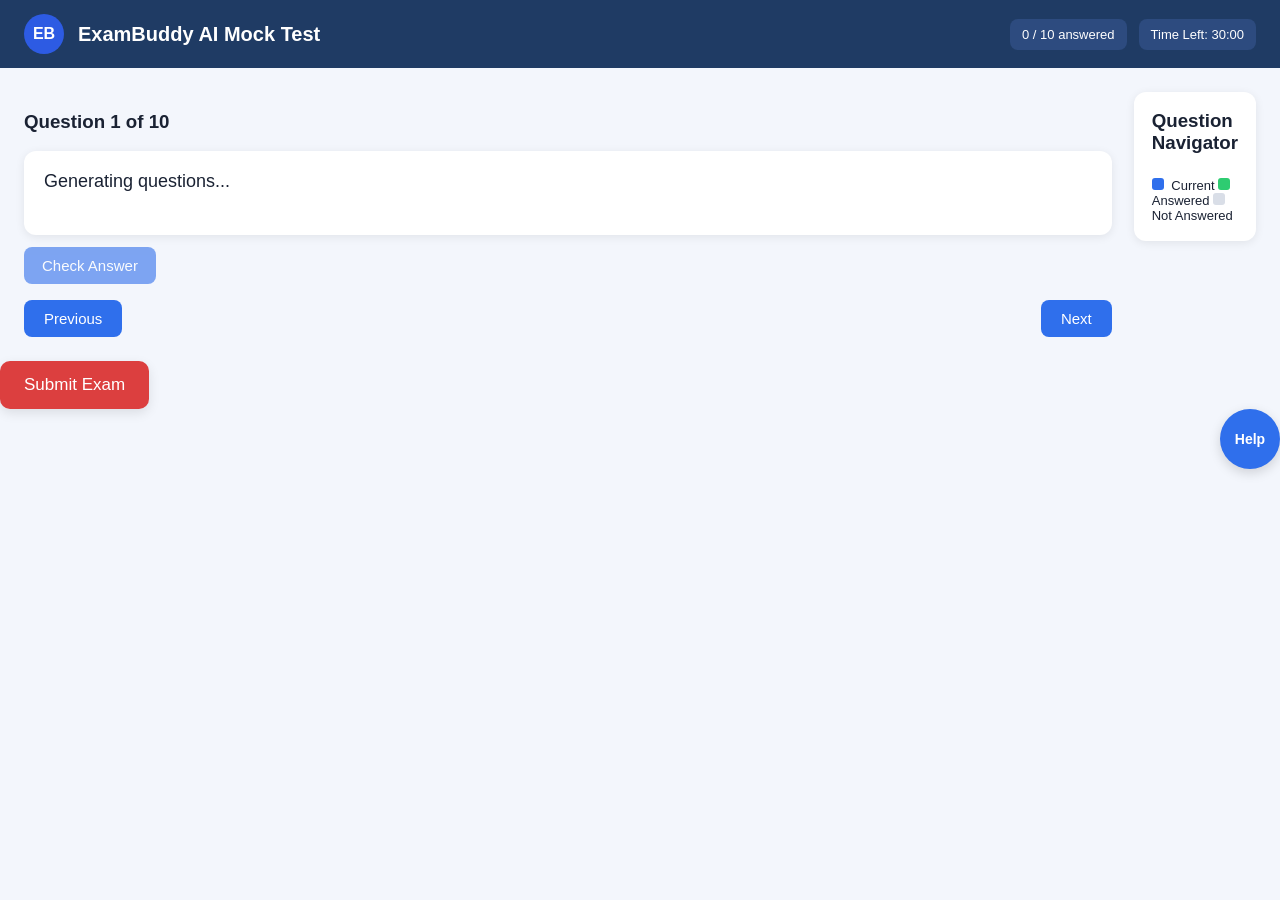
==== commit 11014d7f: "updated the ui" ====
--- a/templates/index.html
+++ b/templates/index.html
@@ -18,7 +18,6 @@
 </header>
 
 <div class="container">
-<div class="main-col">
 <div class="question-panel">
 <h3 id="questionNumber">Question 1 of 10</h3>
 <div class="question-box" id="questionText">Question will appear here</div>
@@ -29,24 +28,6 @@
 <div class="nav-buttons">
 <button id="prevBtn">Previous</button>
 <button id="nextBtn">Next</button>
-</div>
-</div>
-
-<div class="exam-footer">
-<button class="submit-btn" onclick="submitExam()">Submit Exam</button>
-
-<div class="chatbot">
-<div id="chatWindow" class="chat-window">
-<div class="chat-header">AI Help Assistant</div>
-<div id="chatMeta" class="chat-meta">Question help</div>
-<div id="chatMessages" class="chat-messages"></div>
-<div class="chat-input-area">
-<input id="chatInput" placeholder="Ask a doubt...">
-<button id="chatSendBtn" onclick="sendMessage()">Send</button>
-</div>
-</div>
-<button class="chat-toggle" onclick="toggleChat()" aria-label="Open chat">Help</button>
-</div>
 </div>
 </div>
 
@@ -61,6 +42,21 @@
 </div>
 </div>
 
+<button class="submit-btn" onclick="submitExam()">Submit Exam</button>
+
+<div class="chatbot">
+<button class="chat-toggle" onclick="toggleChat()" aria-label="Open chat">Help</button>
+<div id="chatWindow" class="chat-window">
+<div class="chat-header">AI Help Assistant</div>
+<div id="chatMeta" class="chat-meta">Question help</div>
+<div id="chatMessages" class="chat-messages"></div>
+<div class="chat-input-area">
+<input id="chatInput" placeholder="Ask a doubt...">
+<button id="chatSendBtn" onclick="sendMessage()">Send</button>
+</div>
+</div>
+</div>
+
 <script src="/static/script.js"></script>
 </body>
 </html>
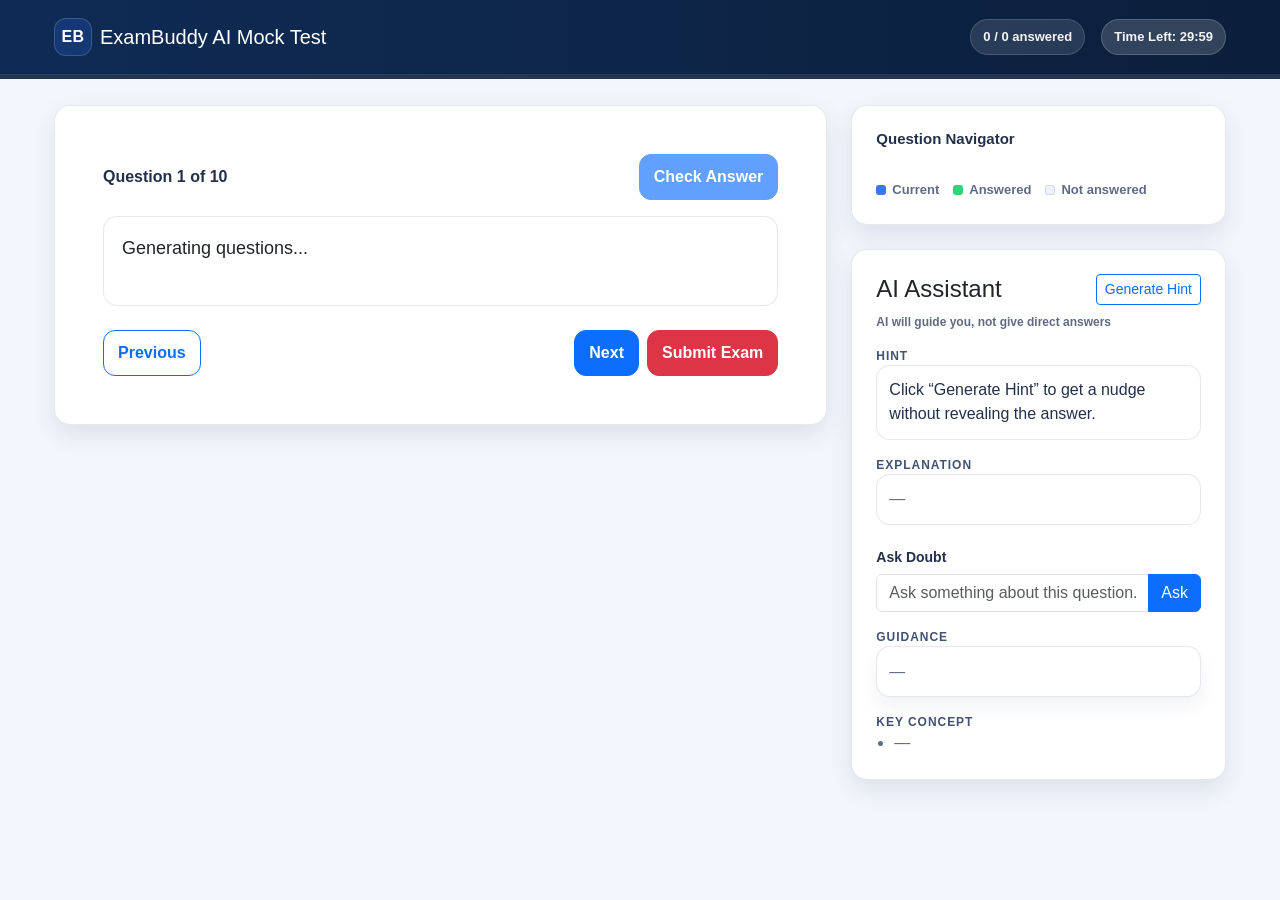
==== commit a2a1f0f1: "tried to optimize the code a bit" ====
--- a/templates/index.html
+++ b/templates/index.html
@@ -4,59 +4,122 @@
 <meta charset="UTF-8">
 <meta name="viewport" content="width=device-width, initial-scale=1.0">
 <title>ExamBuddy AI Mock Test</title>
+<link href="https://cdn.jsdelivr.net/npm/bootstrap@5.3.3/dist/css/bootstrap.min.css" rel="stylesheet" integrity="sha384-QWTKZyjpPEjISv5WaRU9OFeRpok6YctnYmDr5pNlyT2bRjXh0JMhjY6hW+ALEwIH" crossorigin="anonymous">
 <link rel="stylesheet" href="/static/style.css">
 </head>
 <body>
 
-<header class="header">
-<div class="logo">EB</div>
-<h2>ExamBuddy AI Mock Test</h2>
-<div class="exam-info">
-<div class="answered">0 / 10 answered</div>
-<div class="timer">Time Left: 30:00</div>
-</div>
+<header class="eb-topbar sticky-top">
+  <nav class="navbar navbar-expand-lg navbar-dark eb-navbar">
+    <div class="container-fluid eb-nav-shell">
+      <div class="d-flex align-items-center gap-2">
+        <div class="eb-logo">EB</div>
+        <span class="navbar-brand mb-0 h1">ExamBuddy AI Mock Test</span>
+      </div>
+
+      <div class="ms-auto d-flex align-items-center gap-2 gap-sm-3">
+        <div class="answered eb-pill" aria-live="polite">0 / 0 answered</div>
+        <div class="timer eb-pill eb-pill-timer" aria-live="polite">Time Left: 30:00</div>
+      </div>
+    </div>
+  </nav>
+  <div class="eb-progress">
+    <div id="topProgressBar" class="eb-progress-bar" style="width: 0%"></div>
+  </div>
 </header>
 
-<div class="container">
-<div class="question-panel">
-<h3 id="questionNumber">Question 1 of 10</h3>
-<div class="question-box" id="questionText">Question will appear here</div>
-<div class="options" id="optionsContainer"></div>
-<div class="check-answer-wrapper">
-<button id="checkAnswerBtn" disabled>Check Answer</button>
-</div>
-<div class="nav-buttons">
-<button id="prevBtn">Previous</button>
-<button id="nextBtn">Next</button>
-</div>
-</div>
+<main class="container-fluid eb-page">
+  <div class="row g-4 justify-content-center">
+    <div class="col-12 col-lg-8">
+      <section class="card eb-card eb-question-card question-panel">
+        <div class="card-body p-4 p-md-5">
+          <div class="d-flex align-items-center justify-content-between flex-wrap gap-2 mb-3">
+            <h3 class="m-0 eb-qnum" id="questionNumber">Question 1 of 10</h3>
+            <button id="checkAnswerBtn" class="btn btn-primary eb-btn-soft" disabled>Check Answer</button>
+          </div>
 
-<div class="navigator">
-<h3>Question Navigator</h3>
-<div id="navigatorGrid" class="navigator-grid"></div>
-<div class="legend">
-<span class="legend-current"></span> Current
-<span class="legend-answered"></span> Answered
-<span class="legend-not"></span> Not Answered
-</div>
-</div>
-</div>
+          <div class="eb-question-text" id="questionText">Question will appear here</div>
 
-<button class="submit-btn" onclick="submitExam()">Submit Exam</button>
+          <div class="eb-options mt-3" id="optionsContainer" role="radiogroup" aria-label="Answer options"></div>
 
-<div class="chatbot">
-<button class="chat-toggle" onclick="toggleChat()" aria-label="Open chat">Help</button>
-<div id="chatWindow" class="chat-window">
-<div class="chat-header">AI Help Assistant</div>
-<div id="chatMeta" class="chat-meta">Question help</div>
-<div id="chatMessages" class="chat-messages"></div>
-<div class="chat-input-area">
-<input id="chatInput" placeholder="Ask a doubt...">
-<button id="chatSendBtn" onclick="sendMessage()">Send</button>
-</div>
-</div>
-</div>
+          <div id="feedbackBox" class="mt-3"></div>
+
+          <div class="d-flex align-items-center justify-content-between gap-2 mt-4">
+            <button id="prevBtn" class="btn btn-outline-primary eb-btn-nav">Previous</button>
+            <div class="d-flex align-items-center gap-2">
+              <button id="nextBtn" class="btn btn-primary eb-btn-nav">Next</button>
+              <button class="btn btn-danger eb-btn-submit" onclick="submitExam()">Submit Exam</button>
+            </div>
+          </div>
+        </div>
+      </section>
+    </div>
+
+    <aside class="col-12 col-lg-4">
+      <section class="card eb-card mb-4">
+        <div class="card-body p-4">
+          <div class="d-flex align-items-center justify-content-between">
+            <h4 class="m-0 eb-side-title">Question Navigator</h4>
+          </div>
+          <div id="navigatorGrid" class="eb-nav-grid mt-3" aria-label="Question navigator"></div>
+
+          <div class="eb-legend mt-3">
+            <div class="eb-legend-item"><span class="eb-dot eb-dot-current"></span>Current</div>
+            <div class="eb-legend-item"><span class="eb-dot eb-dot-answered"></span>Answered</div>
+            <div class="eb-legend-item"><span class="eb-dot eb-dot-not"></span>Not answered</div>
+          </div>
+        </div>
+      </section>
+
+      <section class="card eb-card">
+        <div class="card-body p-4">
+          <div class="d-flex align-items-center justify-content-between flex-wrap gap-2">
+            <h4 class="m-0">AI Assistant</h4>
+            <button id="hintBtn" class="btn btn-outline-primary btn-sm">Generate Hint</button>
+          </div>
+
+          <div class="eb-ai-note mt-2">AI will guide you, not give direct answers</div>
+
+          <div id="hintLoading" class="eb-hint-loading mt-3 d-none">Analyzing question...</div>
+
+          <div class="mt-3">
+            <div class="eb-hint-label">Hint</div>
+            <div id="hintText" class="eb-hint-box">Click “Generate Hint” to get a nudge without revealing the answer.</div>
+          </div>
+
+          <div class="mt-3">
+            <div class="eb-hint-label">Explanation</div>
+            <div id="hintExplanation" class="eb-hint-box eb-hint-muted">—</div>
+          </div>
+
+          <div class="mt-4 eb-doubt">
+            <h5 class="m-0">Ask Doubt</h5>
+            <div class="input-group mt-2">
+              <input id="doubtInput" type="text" class="form-control" placeholder="Ask something about this question..." autocomplete="off" />
+              <button id="doubtAskBtn" class="btn btn-primary" type="button">Ask</button>
+            </div>
+
+            <div id="doubtLoading" class="eb-hint-loading mt-2 d-none">Thinking...</div>
+
+            <div class="mt-3">
+              <div id="doubtResponseTitle" class="eb-hint-label">Guidance</div>
+              <div id="doubtResponse" class="eb-response-box eb-hint-muted">—</div>
+            </div>
+          </div>
+
+          <div class="mt-3">
+            <div class="eb-hint-label">Key Concept</div>
+            <ul id="hintConcepts" class="eb-hint-list mb-0">
+              <li class="eb-hint-muted">—</li>
+            </ul>
+          </div>
+        </div>
+      </section>
+    </aside>
+  </div>
+</main>
 
 <script src="/static/script.js"></script>
+<script src="https://cdn.jsdelivr.net/npm/bootstrap@5.3.3/dist/js/bootstrap.bundle.min.js" integrity="sha384-YvpcrYf0tY3lHB60NNkmXc5s9fDVZLESaAA55NDzOxhy9GkcIdslK1eN7N6jIeHz" crossorigin="anonymous"></script>
 </body>
 </html>
--- a/static/style.css
+++ b/static/style.css
@@ -9,6 +9,8 @@
   --danger-dark: #b92f2f;
   --success: #2ecc71;
   --shadow: 0 10px 30px rgba(17, 36, 78, 0.12);
+  --shadow-soft: 0 10px 24px rgba(17, 36, 78, 0.10);
+  --border: rgba(20, 33, 61, 0.10);
 }
 
 * {
@@ -131,224 +133,286 @@
 }
 
 /* Exam page */
-.header {
-  display: flex;
-  align-items: center;
-  gap: 14px;
-  padding: 14px 24px;
-  background: #1f3b64;
+.eb-topbar {
+  background: #0b1f3b;
+}
+
+.eb-navbar {
+  background: linear-gradient(90deg, #0f2b55, #0b1f3b);
+  border-bottom: 1px solid rgba(255, 255, 255, 0.10);
+}
+
+.eb-nav-shell {
+  padding: 10px 14px;
+  max-width: 1200px;
+}
+
+.eb-logo {
+  width: 38px;
+  height: 38px;
+  border-radius: 12px;
+  display: grid;
+  place-items: center;
+  background: rgba(47, 111, 236, 0.22);
+  border: 1px solid rgba(255, 255, 255, 0.16);
+  font-weight: 800;
+  letter-spacing: 0.02em;
   color: #fff;
 }
 
-.header h2 {
-  margin: 0;
-  font-size: 20px;
-}
-
-.logo {
-  width: 40px;
-  height: 40px;
-  border-radius: 50%;
-  display: flex;
-  align-items: center;
-  justify-content: center;
-  background: #2d5be3;
+.eb-pill {
+  background: rgba(255, 255, 255, 0.12);
+  border: 1px solid rgba(255, 255, 255, 0.14);
+  color: rgba(255, 255, 255, 0.95);
+  border-radius: 999px;
+  padding: 7px 12px;
+  font-size: 13px;
   font-weight: 700;
-}
-
-.exam-info {
-  margin-left: auto;
+  backdrop-filter: blur(8px);
+}
+
+.eb-pill-timer {
+  background: rgba(255, 255, 255, 0.16);
+  border-color: rgba(255, 255, 255, 0.18);
+}
+
+.eb-progress {
+  height: 4px;
+  width: 100%;
+  background: rgba(255, 255, 255, 0.10);
+}
+
+.eb-progress-bar {
+  height: 100%;
+  width: 0%;
+  background: linear-gradient(90deg, #2f6fec, #68a3ff);
+  transition: width 220ms ease;
+}
+
+.eb-page {
+  max-width: 1200px;
+  padding: 26px 14px 42px;
+}
+
+.eb-card {
+  border: 1px solid var(--border);
+  border-radius: 16px;
+  box-shadow: var(--shadow-soft);
+}
+
+.eb-question-card {
+  overflow: hidden;
+}
+
+.eb-qnum {
+  font-size: 16px;
+  font-weight: 800;
+  color: #22304a;
+}
+
+.eb-question-text {
+  background: #ffffff;
+  border: 1px solid rgba(20, 33, 61, 0.10);
+  border-radius: 14px;
+  padding: 18px 18px;
+  font-size: 18px;
+  line-height: 1.55;
+  min-height: 90px;
+}
+
+.eb-options .option {
   display: flex;
   gap: 12px;
-}
-
-.answered,
-.timer {
-  background: #2d4b7f;
-  border-radius: 8px;
-  padding: 8px 12px;
-  font-size: 13px;
-}
-
-.container {
-  display: flex;
-  gap: 22px;
-  padding: 24px;
   align-items: flex-start;
-}
-
-.main-col {
-  flex: 3;
-  display: flex;
-  flex-direction: column;
-  gap: 20px;
-}
-
-.exam-footer {
+  width: 100%;
+  background: #ffffff;
+  border: 1px solid rgba(20, 33, 61, 0.12);
+  border-radius: 14px;
+  padding: 14px 14px;
+  margin-bottom: 12px;
+  box-shadow: 0 6px 14px rgba(17, 36, 78, 0.06);
+  cursor: pointer;
+  transition: transform 160ms ease, border-color 160ms ease, box-shadow 160ms ease, background 160ms ease;
+  user-select: none;
+}
+
+.eb-options .option:hover {
+  border-color: rgba(47, 111, 236, 0.55);
+  box-shadow: 0 12px 22px rgba(17, 36, 78, 0.10);
+  transform: translateY(-1px);
+}
+
+.eb-options .option .eb-opt-letter {
+  width: 34px;
+  height: 34px;
+  border-radius: 10px;
+  display: grid;
+  place-items: center;
+  font-weight: 900;
+  color: #16325c;
+  background: #eef4ff;
+  border: 1px solid rgba(47, 111, 236, 0.18);
+  flex: 0 0 auto;
+}
+
+.eb-options .option-selected {
+  border: 2px solid rgba(47, 111, 236, 0.85);
+  background: #f2f7ff;
+}
+
+.eb-options .option-selected .eb-opt-letter {
+  background: rgba(47, 111, 236, 0.12);
+  border-color: rgba(47, 111, 236, 0.35);
+}
+
+.eb-options .option-correct {
+  border: 2px solid rgba(46, 204, 113, 0.95);
+  background: #ecfbf2;
+}
+
+.eb-options .option-wrong {
+  border: 2px solid rgba(220, 63, 63, 0.95);
+  background: #fff2f2;
+}
+
+.eb-btn-soft {
+  border-radius: 12px;
+  font-weight: 700;
+  padding: 10px 14px;
+}
+
+.eb-btn-nav {
+  border-radius: 12px;
+  font-weight: 700;
+  padding: 10px 14px;
+}
+
+.eb-btn-submit {
+  border-radius: 12px;
+  font-weight: 800;
+  padding: 10px 14px;
+}
+
+.eb-side-title {
+  font-size: 15px;
+  font-weight: 900;
+  color: #22304a;
+}
+
+.eb-nav-grid {
+  display: grid;
+  grid-template-columns: repeat(6, 1fr);
+  gap: 8px;
+}
+
+.eb-nav-grid .eb-nav-item {
+  border-radius: 12px;
+  border: 1px solid rgba(20, 33, 61, 0.12);
+  background: #eef2fb;
+  text-align: center;
+  padding: 10px 0;
+  font-weight: 900;
+  cursor: pointer;
+  transition: transform 140ms ease, background 140ms ease, border-color 140ms ease;
+}
+
+.eb-nav-grid .eb-nav-item:hover {
+  transform: translateY(-1px);
+  border-color: rgba(47, 111, 236, 0.35);
+}
+
+.eb-nav-grid .is-current {
+  background: rgba(47, 111, 236, 0.95);
+  border-color: rgba(47, 111, 236, 0.95);
+  color: #fff;
+}
+
+.eb-nav-grid .is-answered {
+  background: rgba(46, 204, 113, 0.95);
+  border-color: rgba(46, 204, 113, 0.95);
+  color: #fff;
+}
+
+.eb-legend {
   display: flex;
   flex-wrap: wrap;
-  justify-content: space-between;
-  align-items: flex-end;
-  gap: 16px;
-}
-
-.question-panel {
-  width: 100%;
-}
-
-.question-box {
-  background: var(--panel);
-  border-radius: 12px;
-  padding: 20px;
-  margin: 12px 0;
-  box-shadow: 0 2px 10px rgba(0, 0, 0, 0.08);
-  font-size: 18px;
-  min-height: 84px;
-}
-
-.options {
-  margin-top: 12px;
-}
-
-.options div {
-  /* base option style */
-  background: var(--panel);
-  border-radius: 10px;
-  padding: 16px;
-  margin-bottom: 12px;
-  border: 1px solid #d9dfeb;
-  box-shadow: 0 2px 8px rgba(0, 0, 0, 0.04);
-  cursor: pointer;
-  transition: border-color 0.2s, transform 0.15s;
-}
-
-.options div:hover {
-  border-color: var(--primary);
-  transform: translateY(-1px);
-}
-
-.options .option-selected {
-  border: 2px solid var(--primary);
-}
-
-.options .option-correct {
-  border: 2px solid var(--success);
-  background: #e7f8ec;
-}
-
-.options .option-wrong {
-  border: 2px solid var(--danger);
-  background: #fdecea;
-}
-
-.check-answer-wrapper {
-  margin-top: 8px;
-}
-
-#checkAnswerBtn {
-  border: none;
-  border-radius: 8px;
-  background: var(--primary);
-  color: #fff;
-  font-size: 15px;
-  padding: 10px 18px;
-  cursor: pointer;
-}
-
-#checkAnswerBtn:hover:enabled {
-  background: var(--primary-dark);
-}
-
-#checkAnswerBtn:disabled {
-  opacity: 0.6;
-  cursor: not-allowed;
-}
-
-.nav-buttons {
-  display: flex;
-  justify-content: space-between;
-  margin-top: 16px;
-}
-
-.nav-buttons button {
-  border: none;
-  border-radius: 8px;
-  background: var(--primary);
-  color: #fff;
-  font-size: 15px;
-  padding: 10px 20px;
-  cursor: pointer;
-}
-
-.nav-buttons button:hover {
-  background: var(--primary-dark);
-}
-
-.navigator {
-  flex: 1;
-  background: var(--panel);
-  border-radius: 12px;
-  padding: 18px;
-  box-shadow: 0 2px 10px rgba(0, 0, 0, 0.08);
-  height: fit-content;
-}
-
-.navigator h3 {
-  margin: 0 0 8px;
-}
-
-.navigator-grid {
-  display: grid;
-  grid-template-columns: repeat(5, 1fr);
-  gap: 8px;
-}
-
-.navigator-grid div {
-  border-radius: 8px;
-  background: #d9dee7;
-  text-align: center;
-  padding: 10px;
+  gap: 10px 14px;
+  font-size: 13px;
+  color: var(--muted);
+  font-weight: 600;
+}
+
+.eb-legend-item {
+  display: inline-flex;
+  align-items: center;
+  gap: 6px;
+}
+
+.eb-dot {
+  width: 10px;
+  height: 10px;
+  border-radius: 3px;
+  display: inline-block;
+}
+.eb-dot-current { background: rgba(47, 111, 236, 0.95); }
+.eb-dot-answered { background: rgba(46, 204, 113, 0.95); }
+.eb-dot-not { background: #eef2fb; border: 1px solid rgba(20, 33, 61, 0.12); }
+
+.eb-hint-label {
+  font-size: 12px;
+  font-weight: 900;
+  letter-spacing: 0.08em;
+  text-transform: uppercase;
+  color: #415273;
+}
+
+.eb-hint-box {
+  background: #ffffff;
+  border: 1px solid rgba(20, 33, 61, 0.10);
+  border-radius: 14px;
+  padding: 12px 12px;
+  color: #22304a;
+  line-height: 1.55;
+  min-height: 44px;
+}
+
+.eb-doubt h5 {
+  font-size: 14px;
+  font-weight: 900;
+  color: #22304a;
+}
+
+.eb-response-box {
+  background: #ffffff;
+  border: 1px solid rgba(20, 33, 61, 0.10);
+  border-radius: 14px;
+  padding: 12px 12px;
+  color: #22304a;
+  line-height: 1.6;
+  min-height: 44px;
+  box-shadow: 0 10px 18px rgba(17, 36, 78, 0.06);
+  white-space: pre-wrap;
+}
+
+.eb-hint-loading {
+  font-size: 13px;
   font-weight: 700;
-  cursor: pointer;
-}
-
-.navigator-grid div:hover {
-  background: #c7cedd;
-}
-
-.legend {
-  margin-top: 16px;
-  font-size: 13px;
-}
-
-.legend span {
-  display: inline-block;
-  width: 12px;
-  height: 12px;
-  border-radius: 3px;
-  margin-right: 4px;
-}
-
-.legend-current { background: var(--primary); }
-.legend-answered { background: var(--success); }
-.legend-not { background: #d9dee7; }
-
-.submit-btn {
-  align-self: flex-start;
-  border: none;
-  border-radius: 10px;
-  background: var(--danger);
-  color: #fff;
-  padding: 14px 24px;
-  font-size: 17px;
-  cursor: pointer;
-  box-shadow: 0 4px 12px rgba(0, 0, 0, 0.1);
-  transition: background 0.2s, transform 0.15s;
-}
-
-.submit-btn:hover {
-  background: var(--danger-dark);
-  transform: translateY(-2px);
+  color: #2f6fec;
+}
+
+.eb-hint-list {
+  padding-left: 18px;
+  color: #22304a;
+}
+
+.eb-hint-muted {
+  color: var(--muted);
+}
+
+.eb-ai-note {
+  font-size: 12px;
+  color: #5f6b83;
+  font-weight: 600;
 }
 
 .correct-box,
@@ -420,132 +484,6 @@
   background: #3e4a63;
 }
 
-/* Chat */
-.chatbot {
-  display: flex;
-  flex-direction: column;
-  align-items: flex-end;
-  gap: 12px;
-  position: relative;
-  z-index: 100;
-}
-
-.chat-toggle {
-  width: 60px;
-  height: 60px;
-  border: none;
-  border-radius: 50%;
-  background: var(--primary);
-  color: #fff;
-  font-size: 14px;
-  font-weight: 700;
-  cursor: pointer;
-  box-shadow: 0 4px 12px rgba(0, 0, 0, 0.15);
-  transition: transform 0.2s, background 0.2s;
-}
-
-.chat-toggle:hover {
-  background: var(--primary-dark);
-  transform: scale(1.05);
-}
-
-.chat-window {
-  display: none;
-  flex-direction: column;
-  width: 320px;
-  height: 420px;
-  background: #fff;
-  color: var(--text);
-  border-radius: 12px;
-  box-shadow: 0 8px 24px rgba(0, 0, 0, 0.15);
-  overflow: hidden;
-  border: 1px solid #d9dfeb;
-}
-
-.chat-header {
-  background: var(--primary);
-  color: #fff;
-  padding: 10px 12px;
-  font-weight: 700;
-}
-
-.chat-meta {
-  padding: 8px 12px;
-  font-size: 12px;
-  color: #3b4a6b;
-  background: #eef2fb;
-  border-bottom: 1px solid #d9e0f0;
-}
-
-.chat-messages {
-  flex: 1;
-  overflow-y: auto;
-  padding: 12px;
-  font-size: 14px;
-  display: flex;
-  flex-direction: column;
-  gap: 8px;
-}
-
-.user-msg,
-.bot-msg {
-  line-height: 1.4;
-  white-space: pre-wrap;
-  max-width: 88%;
-  padding: 8px 10px;
-  border-radius: 10px;
-  word-break: break-word;
-}
-
-.user-msg {
-  align-self: flex-end;
-  background: #2f6fec;
-  color: #fff;
-  border-bottom-right-radius: 4px;
-}
-
-.bot-msg {
-  align-self: flex-start;
-  background: #eef2fb;
-  color: #1a2233;
-  border: 1px solid #d7deee;
-  border-bottom-left-radius: 4px;
-}
-
-.chat-input-area {
-  display: flex;
-  border-top: 1px solid #d9dfeb;
-}
-
-.chat-input-area input {
-  flex: 1;
-  border: none;
-  background: #fff;
-  color: var(--text);
-  padding: 10px;
-}
-
-.chat-input-area input::placeholder {
-  color: #6a7489;
-}
-
-.chat-input-area input:focus {
-  outline: none;
-}
-
-.chat-input-area button {
-  border: none;
-  background: var(--primary);
-  color: #fff;
-  padding: 0 12px;
-  cursor: pointer;
-}
-
-.chat-input-area button:disabled {
-  background: #8fa7e9;
-  cursor: not-allowed;
-}
-
 /* Responsive */
 @media (max-width: 900px) {
   .setup-shell {
@@ -557,119 +495,28 @@
     padding: 20px;
   }
 
-  .container {
-    flex-direction: column;
-    padding: 16px;
-    gap: 16px;
-  }
-
-  .navigator {
-    order: -1;
-    width: 100%;
-  }
-
-  .main-col {
-    width: 100%;
-  }
-
-  .submit-btn {
-    padding: 12px 18px;
-    font-size: 15px;
-  }
-
-  .chat-window {
-    width: 100%;
-    max-width: 320px;
+  .eb-page {
+    padding: 18px 12px 34px;
   }
 }
 
 @media (max-width: 600px) {
-  .header {
-    flex-wrap: wrap;
-    padding: 12px 16px;
-    gap: 10px;
-  }
-  
-  .header h2 {
+  .eb-nav-shell {
+    padding: 8px 10px;
+  }
+
+  .navbar-brand {
     font-size: 16px;
   }
-  
-  .exam-info {
-    width: 100%;
-    margin-left: 0;
-    justify-content: space-between;
-  }
-  
-  .container {
-    padding: 12px;
-    gap: 14px;
-  }
-
-  .navigator {
-    padding: 14px;
-  }
-  
-  .navigator-grid {
-    gap: 6px;
-  }
-  
-  .navigator-grid div {
-    padding: 8px;
-    font-size: 14px;
-  }
-  
-  .question-box {
+
+  .eb-question-text {
     font-size: 16px;
     padding: 16px;
     min-height: auto;
   }
 
-  .options div {
-    padding: 14px;
-    font-size: 15px;
-    margin-bottom: 10px;
-  }
-  
-  .nav-buttons button {
-    padding: 10px 16px;
-    font-size: 14px;
-  }
-  
-  #checkAnswerBtn {
-    width: 100%;
-    padding: 12px;
-    font-size: 16px;
-  }
-
-  .exam-footer {
-    flex-direction: column;
-    align-items: stretch;
-    gap: 20px;
-  }
-  
-  .submit-btn {
-    width: 100%;
-    text-align: center;
-    border-radius: 12px;
-    padding: 14px;
-    font-size: 16px;
-    align-self: center;
-  }
-  
-  .chatbot {
-    width: 100%;
-    align-items: flex-end;
-  }
-  
-  .chat-window {
-    width: 100%;
-    max-width: 100%;
-    height: 380px;
-  }
-
-  .chat-toggle {
-    width: 50px;
-    height: 50px;
-    font-size: 13px;
-  }
-}
+  .eb-nav-grid {
+    grid-template-columns: repeat(6, 1fr);
+    gap: 6px;
+  }
+}
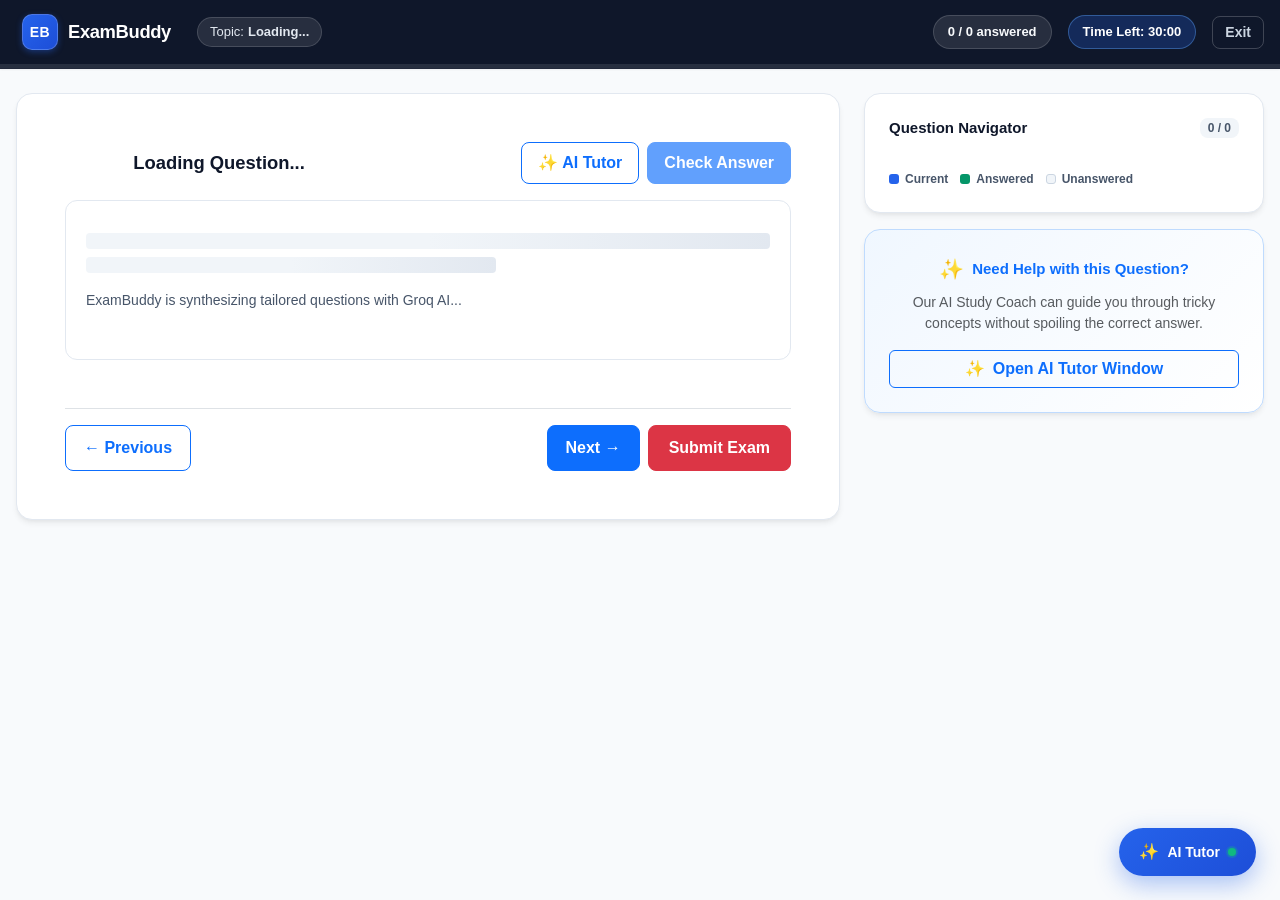
==== commit 23ad6d93: "Enhance ExamBuddy UI and functionality" ====
--- a/templates/index.html
+++ b/templates/index.html
@@ -1,125 +1,297 @@
 <!DOCTYPE html>
 <html lang="en">
 <head>
-<meta charset="UTF-8">
-<meta name="viewport" content="width=device-width, initial-scale=1.0">
-<title>ExamBuddy AI Mock Test</title>
-<link href="https://cdn.jsdelivr.net/npm/bootstrap@5.3.3/dist/css/bootstrap.min.css" rel="stylesheet" integrity="sha384-QWTKZyjpPEjISv5WaRU9OFeRpok6YctnYmDr5pNlyT2bRjXh0JMhjY6hW+ALEwIH" crossorigin="anonymous">
-<link rel="stylesheet" href="/static/style.css">
+  <meta charset="UTF-8">
+  <meta name="viewport" content="width=device-width, initial-scale=1.0">
+  <title>ExamBuddy AI Mock Test</title>
+  <meta name="description" content="Interactive AI mock test with question navigation, instant feedback, and Socratic AI tutoring.">
+  <meta name="theme-color" content="#0f172a">
+  <link rel="icon" type="image/svg+xml" href="/static/favicon.svg">
+  <link href="https://cdn.jsdelivr.net/npm/bootstrap@5.3.3/dist/css/bootstrap.min.css" rel="stylesheet" integrity="sha384-QWTKZyjpPEjISv5WaRU9OFeRpok6YctnYmDr5pNlyT2bRjXh0JMhjY6hW+ALEwIH" crossorigin="anonymous">
+  <link rel="stylesheet" href="/static/style.css">
 </head>
-<body>
-
-<header class="eb-topbar sticky-top">
-  <nav class="navbar navbar-expand-lg navbar-dark eb-navbar">
-    <div class="container-fluid eb-nav-shell">
+<body class="exam-body">
+  <a href="#main-question-card" class="skip-link">Skip to question content</a>
+
+  <!-- Main Top Bar -->
+  <header class="eb-topbar sticky-top">
+    <nav class="navbar navbar-expand-lg navbar-dark eb-navbar" aria-label="Exam navigation">
+      <div class="container-fluid eb-nav-shell">
+        <div class="d-flex align-items-center gap-2">
+          <a href="/" class="eb-brand-link" onclick="confirmExitExam(event)" aria-label="ExamBuddy Home, Exit current test">
+            <div class="eb-logo" aria-hidden="true">EB</div>
+            <span class="eb-brand-title">ExamBuddy</span>
+          </a>
+          <div class="eb-topic-badge d-none d-sm-inline-flex" id="headerTopicBadge" aria-label="Current Test Topic">
+            Topic: <span id="headerTopicText" class="fw-bold ms-1">Loading...</span>
+          </div>
+        </div>
+
+        <div class="ms-auto d-flex align-items-center gap-2 gap-sm-3">
+          <div class="answered eb-pill" id="answeredPill" aria-live="polite" aria-atomic="true">0 / 0 answered</div>
+          <div class="timer eb-pill eb-pill-timer" id="timerPill" aria-live="polite" aria-label="Time remaining">Time Left: 30:00</div>
+          <button type="button" class="btn btn-sm eb-btn-exit" onclick="confirmExitExam(event)" aria-label="Exit Test">Exit</button>
+        </div>
+      </div>
+    </nav>
+    <div class="eb-progress" role="progressbar" id="topProgressContainer" aria-valuenow="0" aria-valuemin="0" aria-valuemax="100" aria-label="Test completion progress">
+      <div id="topProgressBar" class="eb-progress-bar" style="width: 0%"></div>
+    </div>
+  </header>
+
+  <!-- Main Container -->
+  <main class="container-fluid eb-page" id="mainContentArea">
+    <div class="row g-4 justify-content-center">
+      <!-- Question Section -->
+      <div class="col-12 col-lg-8" id="questionColumn">
+        <section class="card eb-card eb-question-card question-panel" id="main-question-card" aria-labelledby="questionNumber">
+          <div class="card-body p-4 p-md-5" id="questionCardBody">
+            <!-- Question Header -->
+            <div class="d-flex align-items-center justify-content-between flex-wrap gap-2 mb-3">
+              <div class="d-flex align-items-center gap-2">
+                <span class="badge eb-difficulty-badge" id="questionDiffBadge">Medium</span>
+                <h1 class="m-0 eb-qnum" id="questionNumber">Loading Question...</h1>
+              </div>
+              <div class="d-flex align-items-center gap-2">
+                <button type="button" class="btn btn-outline-primary eb-btn-soft d-flex align-items-center gap-1" id="openChatBtn" onclick="toggleChatWindow()" aria-label="Open AI Tutor Window">
+                  <span class="ai-spark-icon" aria-hidden="true">✨</span>
+                  <span>AI Tutor</span>
+                </button>
+                <button id="checkAnswerBtn" class="btn btn-primary eb-btn-soft" disabled aria-label="Check selected answer">
+                  Check Answer
+                </button>
+              </div>
+            </div>
+
+            <!-- Question Text / Skeleton -->
+            <div class="eb-question-text" id="questionText" tabindex="0">
+              <div class="skeleton-shimmer-wrapper" id="initialLoadingSkeleton">
+                <div class="skeleton-line full"></div>
+                <div class="skeleton-line half mt-2"></div>
+                <p class="skeleton-note mt-3">ExamBuddy is synthesizing tailored questions with Groq AI...</p>
+              </div>
+            </div>
+
+            <!-- Options Container -->
+            <div class="eb-options mt-4" id="optionsContainer" role="radiogroup" aria-label="Answer options"></div>
+
+            <!-- Feedback Box (Instant after Check Answer) -->
+            <div id="feedbackBox" class="mt-3" aria-live="polite"></div>
+
+            <!-- Question Nav Controls -->
+            <div class="d-flex align-items-center justify-content-between gap-2 mt-4 pt-3 border-top eb-card-footer-controls">
+              <button id="prevBtn" class="btn btn-outline-primary eb-btn-nav" aria-label="Go to previous question">
+                &larr; Previous
+              </button>
+              <div class="d-flex align-items-center gap-2">
+                <button id="nextBtn" class="btn btn-primary eb-btn-nav" aria-label="Go to next question">
+                  Next &rarr;
+                </button>
+                <button class="btn btn-danger eb-btn-submit" id="submitExamBtn" onclick="openSubmitModal()">
+                  Submit Exam
+                </button>
+              </div>
+            </div>
+          </div>
+        </section>
+      </div>
+
+      <!-- Right Aside / Sidebar -->
+      <aside class="col-12 col-lg-4" id="sidebarColumn" aria-label="Test Tools">
+        <!-- Question Navigator Card -->
+        <section class="card eb-card mb-3" aria-labelledby="navigatorTitle">
+          <div class="card-body p-4">
+            <div class="d-flex align-items-center justify-content-between">
+              <h2 class="m-0 eb-side-title" id="navigatorTitle">Question Navigator</h2>
+              <span class="badge eb-badge-neutral" id="navigatorCountBadge">0 / 0</span>
+            </div>
+            <div id="navigatorGrid" class="eb-nav-grid mt-3" role="group" aria-label="Select question number"></div>
+
+            <div class="eb-legend mt-3">
+              <div class="eb-legend-item"><span class="eb-dot eb-dot-current" aria-hidden="true"></span>Current</div>
+              <div class="eb-legend-item"><span class="eb-dot eb-dot-answered" aria-hidden="true"></span>Answered</div>
+              <div class="eb-legend-item"><span class="eb-dot eb-dot-not" aria-hidden="true"></span>Unanswered</div>
+            </div>
+          </div>
+        </section>
+
+        <!-- AI Tutor Quick Helper Banner Card -->
+        <section class="card eb-card eb-tutor-banner-card">
+          <div class="card-body p-4 text-center">
+            <div class="d-flex align-items-center justify-content-center gap-2 mb-2">
+              <span class="ai-spark-icon fs-5" aria-hidden="true">✨</span>
+              <h3 class="m-0 eb-side-title text-primary">Need Help with this Question?</h3>
+            </div>
+            <p class="small text-muted mb-3">
+              Our AI Study Coach can guide you through tricky concepts without spoiling the correct answer.
+            </p>
+            <button type="button" class="btn btn-outline-primary w-100 fw-bold d-flex align-items-center justify-content-center gap-2" onclick="openChatWindow()">
+              <span class="ai-spark-icon" aria-hidden="true">✨</span>
+              <span>Open AI Tutor Window</span>
+            </button>
+          </div>
+        </section>
+      </aside>
+    </div>
+  </main>
+
+  <!-- On-Demand Floating AI Study Tutor Window -->
+  <div class="eb-floating-chat-window d-none" id="floatingChatWindow" role="dialog" aria-modal="false" aria-labelledby="floatingChatTitle">
+    <div class="eb-chat-header">
       <div class="d-flex align-items-center gap-2">
-        <div class="eb-logo">EB</div>
-        <span class="navbar-brand mb-0 h1">ExamBuddy AI Mock Test</span>
-      </div>
-
-      <div class="ms-auto d-flex align-items-center gap-2 gap-sm-3">
-        <div class="answered eb-pill" aria-live="polite">0 / 0 answered</div>
-        <div class="timer eb-pill eb-pill-timer" aria-live="polite">Time Left: 30:00</div>
-      </div>
-    </div>
-  </nav>
-  <div class="eb-progress">
-    <div id="topProgressBar" class="eb-progress-bar" style="width: 0%"></div>
-  </div>
-</header>
-
-<main class="container-fluid eb-page">
-  <div class="row g-4 justify-content-center">
-    <div class="col-12 col-lg-8">
-      <section class="card eb-card eb-question-card question-panel">
-        <div class="card-body p-4 p-md-5">
-          <div class="d-flex align-items-center justify-content-between flex-wrap gap-2 mb-3">
-            <h3 class="m-0 eb-qnum" id="questionNumber">Question 1 of 10</h3>
-            <button id="checkAnswerBtn" class="btn btn-primary eb-btn-soft" disabled>Check Answer</button>
-          </div>
-
-          <div class="eb-question-text" id="questionText">Question will appear here</div>
-
-          <div class="eb-options mt-3" id="optionsContainer" role="radiogroup" aria-label="Answer options"></div>
-
-          <div id="feedbackBox" class="mt-3"></div>
-
-          <div class="d-flex align-items-center justify-content-between gap-2 mt-4">
-            <button id="prevBtn" class="btn btn-outline-primary eb-btn-nav">Previous</button>
-            <div class="d-flex align-items-center gap-2">
-              <button id="nextBtn" class="btn btn-primary eb-btn-nav">Next</button>
-              <button class="btn btn-danger eb-btn-submit" onclick="submitExam()">Submit Exam</button>
-            </div>
-          </div>
-        </div>
-      </section>
-    </div>
-
-    <aside class="col-12 col-lg-4">
-      <section class="card eb-card mb-4">
-        <div class="card-body p-4">
-          <div class="d-flex align-items-center justify-content-between">
-            <h4 class="m-0 eb-side-title">Question Navigator</h4>
-          </div>
-          <div id="navigatorGrid" class="eb-nav-grid mt-3" aria-label="Question navigator"></div>
-
-          <div class="eb-legend mt-3">
-            <div class="eb-legend-item"><span class="eb-dot eb-dot-current"></span>Current</div>
-            <div class="eb-legend-item"><span class="eb-dot eb-dot-answered"></span>Answered</div>
-            <div class="eb-legend-item"><span class="eb-dot eb-dot-not"></span>Not answered</div>
-          </div>
-        </div>
-      </section>
-
-      <section class="card eb-card">
-        <div class="card-body p-4">
-          <div class="d-flex align-items-center justify-content-between flex-wrap gap-2">
-            <h4 class="m-0">AI Assistant</h4>
-            <button id="hintBtn" class="btn btn-outline-primary btn-sm">Generate Hint</button>
-          </div>
-
-          <div class="eb-ai-note mt-2">AI will guide you, not give direct answers</div>
-
-          <div id="hintLoading" class="eb-hint-loading mt-3 d-none">Analyzing question...</div>
-
-          <div class="mt-3">
-            <div class="eb-hint-label">Hint</div>
-            <div id="hintText" class="eb-hint-box">Click “Generate Hint” to get a nudge without revealing the answer.</div>
-          </div>
-
-          <div class="mt-3">
-            <div class="eb-hint-label">Explanation</div>
-            <div id="hintExplanation" class="eb-hint-box eb-hint-muted">—</div>
-          </div>
-
-          <div class="mt-4 eb-doubt">
-            <h5 class="m-0">Ask Doubt</h5>
-            <div class="input-group mt-2">
-              <input id="doubtInput" type="text" class="form-control" placeholder="Ask something about this question..." autocomplete="off" />
-              <button id="doubtAskBtn" class="btn btn-primary" type="button">Ask</button>
-            </div>
-
-            <div id="doubtLoading" class="eb-hint-loading mt-2 d-none">Thinking...</div>
-
-            <div class="mt-3">
-              <div id="doubtResponseTitle" class="eb-hint-label">Guidance</div>
-              <div id="doubtResponse" class="eb-response-box eb-hint-muted">—</div>
-            </div>
-          </div>
-
-          <div class="mt-3">
-            <div class="eb-hint-label">Key Concept</div>
-            <ul id="hintConcepts" class="eb-hint-list mb-0">
-              <li class="eb-hint-muted">—</li>
-            </ul>
-          </div>
-        </div>
-      </section>
-    </aside>
-  </div>
-</main>
-
-<script src="/static/script.js"></script>
-<script src="https://cdn.jsdelivr.net/npm/bootstrap@5.3.3/dist/js/bootstrap.bundle.min.js" integrity="sha384-YvpcrYf0tY3lHB60NNkmXc5s9fDVZLESaAA55NDzOxhy9GkcIdslK1eN7N6jIeHz" crossorigin="anonymous"></script>
+        <div class="eb-chat-avatar-badge" aria-hidden="true">
+          <span class="ai-spark-icon">✨</span>
+        </div>
+        <div>
+          <h2 class="m-0 eb-chat-title" id="floatingChatTitle">AI Study Tutor</h2>
+          <div class="eb-chat-status">
+            <span class="status-dot"></span>
+            <span id="chatModeText">Socratic Guidance</span>
+          </div>
+        </div>
+      </div>
+      <div class="d-flex align-items-center gap-1">
+        <button type="button" class="btn btn-sm eb-chat-clear-btn" onclick="clearCurrentChat()" title="Reset conversation for this question" aria-label="Reset conversation">
+          <span aria-hidden="true">&#x21bb;</span> Reset
+        </button>
+        <button type="button" class="eb-chat-close-btn" onclick="closeChatWindow()" title="Minimize Chat Window" aria-label="Minimize Chat Window">
+          &times;
+        </button>
+      </div>
+    </div>
+
+    <!-- Quick Suggestion Action Chips -->
+    <div class="eb-chat-quick-actions" role="group" aria-label="Suggested prompts">
+      <button type="button" class="quick-chip" onclick="sendQuickPrompt('Give me a hint without revealing the answer')">
+        💡 Need a hint
+      </button>
+      <button type="button" class="quick-chip" onclick="sendQuickPrompt('Explain the core concept behind this question')">
+        🧠 Core concept
+      </button>
+      <button type="button" class="quick-chip" onclick="sendQuickPrompt('Give me a simple real-world analogy for this')">
+        🔍 Real-world analogy
+      </button>
+      <button type="button" class="quick-chip" onclick="sendQuickPrompt('What common mistake or trap should I avoid here?')">
+        ⚠️ Common pitfalls
+      </button>
+    </div>
+
+    <!-- Scrollable Message Stream -->
+    <div class="eb-chat-messages" id="chatMessages" role="log" aria-live="polite" aria-atomic="false">
+      <!-- Messages dynamically rendered here -->
+    </div>
+
+    <!-- Chat Input Area -->
+    <div class="eb-chat-input-area">
+      <form class="eb-chat-form" id="chatForm" onsubmit="handleChatSubmit(event)">
+        <label for="doubtInput" class="visually-hidden">Ask AI Tutor a question</label>
+        <div class="eb-chat-input-wrapper">
+          <input 
+            id="doubtInput" 
+            type="text" 
+            class="eb-chat-input" 
+            placeholder="Ask a question or request a hint..." 
+            autocomplete="off" 
+            maxlength="400"
+          />
+          <button type="submit" id="doubtAskBtn" class="eb-chat-send-btn" aria-label="Send message">
+            <svg width="18" height="18" viewBox="0 0 24 24" fill="none" stroke="currentColor" stroke-width="2.5" stroke-linecap="round" stroke-linejoin="round" aria-hidden="true">
+              <line x1="22" y1="2" x2="11" y2="13"></line>
+              <polygon points="22 2 15 22 11 13 2 9 22 2"></polygon>
+            </svg>
+          </button>
+        </div>
+      </form>
+      <div class="eb-chat-footnote">
+        <span class="eb-lock-icon" aria-hidden="true">&#x1F512;</span>
+        <span>AI guides your thinking without revealing direct answers.</span>
+      </div>
+    </div>
+  </div>
+
+  <!-- Floating Launcher Button (Bottom-Right) -->
+  <button type="button" class="eb-floating-chat-trigger" id="floatingChatTrigger" onclick="toggleChatWindow()" aria-label="Toggle AI Study Tutor Window">
+    <span class="trigger-spark" aria-hidden="true">✨</span>
+    <span class="trigger-text">AI Tutor</span>
+    <span class="trigger-pulse" aria-hidden="true"></span>
+  </button>
+
+  <!-- Submit Confirmation Modal -->
+  <div class="eb-modal-backdrop d-none" id="submitModal" role="dialog" aria-modal="true" aria-labelledby="submitModalTitle" aria-describedby="submitModalDesc">
+    <div class="eb-modal-box">
+      <div class="eb-modal-header">
+        <h2 id="submitModalTitle" class="eb-modal-title">Ready to Submit Exam?</h2>
+        <button type="button" class="eb-modal-close" onclick="closeSubmitModal()" aria-label="Close modal">&times;</button>
+      </div>
+      <div class="eb-modal-body">
+        <p id="submitModalDesc" class="eb-modal-text">
+          Review your progress before submitting:
+        </p>
+        <div class="submit-summary-card">
+          <div class="summary-stat">
+            <span class="stat-number text-success" id="modalAnsweredCount">0</span>
+            <span class="stat-label">Answered</span>
+          </div>
+          <div class="summary-divider"></div>
+          <div class="summary-stat">
+            <span class="stat-number text-warning" id="modalUnansweredCount">0</span>
+            <span class="stat-label">Unanswered</span>
+          </div>
+          <div class="summary-divider"></div>
+          <div class="summary-stat">
+            <span class="stat-number text-primary" id="modalTotalCount">0</span>
+            <span class="stat-label">Total Questions</span>
+          </div>
+        </div>
+        <p class="eb-modal-warning mt-3" id="modalWarningText">
+          Once submitted, your final score will be calculated and you can review all questions and explanations.
+        </p>
+      </div>
+      <div class="eb-modal-footer">
+        <button type="button" class="btn btn-secondary eb-modal-btn" onclick="closeSubmitModal()">Continue Testing</button>
+        <button type="button" class="btn btn-danger eb-modal-btn" id="confirmSubmitBtn" onclick="confirmFinalSubmit()">Submit Exam</button>
+      </div>
+    </div>
+  </div>
+
+  <!-- Exit Confirmation Modal -->
+  <div class="eb-modal-backdrop d-none" id="exitModal" role="dialog" aria-modal="true" aria-labelledby="exitModalTitle" aria-describedby="exitModalDesc">
+    <div class="eb-modal-box">
+      <div class="eb-modal-header">
+        <h2 id="exitModalTitle" class="eb-modal-title">Exit Practice Exam?</h2>
+        <button type="button" class="eb-modal-close" onclick="closeExitModal()" aria-label="Close modal">&times;</button>
+      </div>
+      <div class="eb-modal-body">
+        <p id="exitModalDesc" class="eb-modal-text">
+          Leaving this exam will forfeit your unsaved progress for this practice test. Are you sure you want to return to the setup page?
+        </p>
+      </div>
+      <div class="eb-modal-footer">
+        <button type="button" class="btn btn-secondary eb-modal-btn" onclick="closeExitModal()">Stay in Exam</button>
+        <a href="/" class="btn btn-outline-danger eb-modal-btn">Exit to Home</a>
+      </div>
+    </div>
+  </div>
+
+  <!-- Time's Up Auto-Submit Modal -->
+  <div class="eb-modal-backdrop d-none" id="timeUpModal" role="dialog" aria-modal="true" aria-labelledby="timeUpTitle" aria-describedby="timeUpDesc">
+    <div class="eb-modal-box text-center">
+      <div class="eb-modal-header border-0 justify-content-center">
+        <div class="time-up-icon" aria-hidden="true">⏰</div>
+        <h2 id="timeUpTitle" class="eb-modal-title mt-2">Time Has Expired!</h2>
+      </div>
+      <div class="eb-modal-body">
+        <p id="timeUpDesc" class="eb-modal-text">
+          The 30-minute exam timer has concluded. Your test is being automatically evaluated.
+        </p>
+      </div>
+      <div class="eb-modal-footer justify-content-center border-0">
+        <button type="button" class="btn btn-primary eb-modal-btn" onclick="confirmFinalSubmit()">View Results</button>
+      </div>
+    </div>
+  </div>
+
+  <script src="/static/script.js"></script>
+  <script src="https://cdn.jsdelivr.net/npm/bootstrap@5.3.3/dist/js/bootstrap.bundle.min.js" integrity="sha384-YvpcrYf0tY3lHB60NNkmXc5s9fDVZLESaAA55NDzOxhy9GkcIdslK1eN7N6jIeHz" crossorigin="anonymous"></script>
 </body>
 </html>
--- a/static/style.css
+++ b/static/style.css
@@ -1,344 +1,907 @@
+/* -------------------------------------------------------------------------
+   EXAMBUDDY DESIGN SYSTEM & STYLESHEET
+   WCAG 2.2 AA Compliant • Responsive • Modern Typography & Components
+   ------------------------------------------------------------------------- */
+
 :root {
-  --bg: #f3f6fc;
+  /* Color Palette */
+  --bg-main: #f8fafc;
   --panel: #ffffff;
-  --text: #1a2233;
-  --muted: #5f6b83;
-  --primary: #2f6fec;
-  --primary-dark: #2458bc;
-  --danger: #dc3f3f;
-  --danger-dark: #b92f2f;
-  --success: #2ecc71;
-  --shadow: 0 10px 30px rgba(17, 36, 78, 0.12);
-  --shadow-soft: 0 10px 24px rgba(17, 36, 78, 0.10);
-  --border: rgba(20, 33, 61, 0.10);
-}
-
-* {
+  --panel-elevated: #ffffff;
+  --text-main: #0f172a;
+  --text-muted: #475569;
+  --text-subtle: #64748b;
+  
+  /* Primary & Brand */
+  --primary: #2563eb;
+  --primary-hover: #1d4ed8;
+  --primary-light: #eff6ff;
+  --primary-border: #bfdbfe;
+
+  /* State Colors (WCAG AA Compliant contrast with white text) */
+  --success: #059669;
+  --success-dark: #047857;
+  --success-light: #ecfdf5;
+  --success-border: #a7f3d0;
+
+  --danger: #dc2626;
+  --danger-dark: #b91c1c;
+  --danger-light: #fef2f2;
+  --danger-border: #fecaca;
+
+  --warning: #d97706;
+  --warning-dark: #b45309;
+  --warning-light: #fffbeb;
+  --warning-border: #fde68a;
+
+  /* Neutrals & Borders */
+  --border: #e2e8f0;
+  --border-strong: #cbd5e1;
+  --border-subtle: rgba(15, 23, 42, 0.08);
+
+  /* Shadows */
+  --shadow-sm: 0 1px 2px 0 rgba(0, 0, 0, 0.05);
+  --shadow: 0 4px 6px -1px rgba(0, 0, 0, 0.07), 0 2px 4px -2px rgba(0, 0, 0, 0.05);
+  --shadow-md: 0 10px 15px -3px rgba(0, 0, 0, 0.08), 0 4px 6px -4px rgba(0, 0, 0, 0.04);
+  --shadow-lg: 0 20px 25px -5px rgba(0, 0, 0, 0.1), 0 8px 10px -6px rgba(0, 0, 0, 0.05);
+
+  /* Radii */
+  --radius-sm: 8px;
+  --radius: 12px;
+  --radius-lg: 16px;
+  --radius-full: 9999px;
+
+  /* Fonts */
+  --font-sans: "Inter", -apple-system, BlinkMacSystemFont, "Segoe UI", Roboto, "Helvetica Neue", Arial, sans-serif;
+}
+
+/* Base & Reset */
+*, *::before, *::after {
   box-sizing: border-box;
+}
+
+html {
+  font-size: 16px;
+  scroll-behavior: smooth;
+  -webkit-text-size-adjust: 100%;
 }
 
 body {
   margin: 0;
-  font-family: "Segoe UI", Tahoma, Geneva, Verdana, sans-serif;
-  background: var(--bg);
-  color: var(--text);
-}
-
-/* Setup page */
-.setup-page {
+  font-family: var(--font-sans);
+  background-color: var(--bg-main);
+  color: var(--text-main);
+  line-height: 1.5;
   min-height: 100vh;
-  background:
-    radial-gradient(circle at 20% 10%, #dbe8ff 0%, rgba(219, 232, 255, 0) 40%),
-    radial-gradient(circle at 90% 80%, #e6f7f1 0%, rgba(230, 247, 241, 0) 35%),
-    var(--bg);
-}
-
-.setup-shell {
-  min-height: 100vh;
-  max-width: 1100px;
+  display: flex;
+  flex-direction: column;
+}
+
+/* Accessibility: Focus Indicators */
+:focus-visible {
+  outline: 2px solid var(--primary);
+  outline-offset: 2px;
+}
+
+.skip-link {
+  position: absolute;
+  top: -999px;
+  left: 12px;
+  background: var(--primary);
+  color: #ffffff;
+  padding: 10px 16px;
+  border-radius: var(--radius-sm);
+  font-weight: 700;
+  z-index: 9999;
+  text-decoration: none;
+}
+
+.skip-link:focus {
+  top: 12px;
+}
+
+.sr-only {
+  position: absolute;
+  width: 1px;
+  height: 1px;
+  padding: 0;
+  margin: -1px;
+  overflow: hidden;
+  clip: rect(0, 0, 0, 0);
+  white-space: nowrap;
+  border-width: 0;
+}
+
+/* -------------------------------------------------------------
+   TOPBAR & NAVIGATION
+   ------------------------------------------------------------- */
+.eb-topbar {
+  background: #0f172a;
+  border-bottom: 1px solid rgba(255, 255, 255, 0.08);
+  box-shadow: var(--shadow-sm);
+  z-index: 1000;
+}
+
+.eb-navbar {
+  padding: 10px 0;
+}
+
+.eb-nav-shell {
+  max-width: 1280px;
   margin: 0 auto;
-  padding: 48px 20px;
+  padding: 0 16px;
+  display: flex;
+  align-items: center;
+}
+
+.eb-brand-link {
+  display: inline-flex;
+  align-items: center;
+  gap: 10px;
+  text-decoration: none;
+  color: #ffffff;
+  border-radius: var(--radius-sm);
+  padding: 4px 6px;
+  transition: opacity 160ms ease;
+}
+
+.eb-brand-link:hover {
+  opacity: 0.9;
+  color: #ffffff;
+}
+
+.eb-logo {
+  width: 36px;
+  height: 36px;
+  border-radius: 10px;
   display: grid;
-  grid-template-columns: 1.2fr 1fr;
-  gap: 28px;
-  align-items: center;
-}
-
-.setup-hero h1 {
-  margin: 0 0 12px;
-  font-size: clamp(28px, 3vw, 42px);
-  line-height: 1.18;
-}
-
-.setup-hero p {
-  margin: 0;
-  max-width: 56ch;
-  color: var(--muted);
-  font-size: 16px;
-  line-height: 1.6;
-}
-
-.setup-tag {
-  margin: 0 0 10px;
-  color: var(--primary-dark);
-  font-weight: 700;
+  place-items: center;
+  background: linear-gradient(135deg, #2563eb, #1d4ed8);
+  border: 1px solid rgba(255, 255, 255, 0.2);
+  font-weight: 800;
+  font-size: 14px;
+  letter-spacing: 0.04em;
+  color: #ffffff;
+  box-shadow: 0 2px 6px rgba(37, 99, 235, 0.4);
+}
+
+.eb-logo.sm {
+  width: 28px;
+  height: 28px;
   font-size: 12px;
-  letter-spacing: 0.12em;
-  text-transform: uppercase;
-}
-
-.setup-card {
-  background: var(--panel);
-  border-radius: 16px;
-  box-shadow: var(--shadow);
-  padding: 28px;
-  display: flex;
-  flex-direction: column;
-  gap: 10px;
-}
-
-.setup-card h2 {
-  margin: 0 0 8px;
-}
-
-.setup-card label {
-  margin-top: 2px;
+}
+
+.eb-brand-title {
+  font-weight: 800;
+  font-size: 1.15rem;
+  letter-spacing: -0.02em;
+  color: #ffffff;
+}
+
+.eb-topic-badge {
+  background: rgba(255, 255, 255, 0.1);
+  border: 1px solid rgba(255, 255, 255, 0.15);
+  color: #e2e8f0;
+  font-size: 13px;
+  padding: 4px 12px;
+  border-radius: var(--radius-full);
+  margin-left: 12px;
+  max-width: 300px;
+  white-space: nowrap;
+  overflow: hidden;
+  text-overflow: ellipsis;
+}
+
+.eb-badge-pill {
+  background: rgba(37, 99, 235, 0.2);
+  border: 1px solid rgba(96, 165, 250, 0.3);
+  color: #93c5fd;
+  font-size: 12px;
+  font-weight: 600;
+  padding: 4px 10px;
+  border-radius: var(--radius-full);
+}
+
+.eb-pill {
+  background: rgba(255, 255, 255, 0.1);
+  border: 1px solid rgba(255, 255, 255, 0.15);
+  color: #f8fafc;
+  border-radius: var(--radius-full);
+  padding: 6px 14px;
   font-size: 13px;
   font-weight: 600;
-  color: #34405a;
-}
-
-.setup-card input,
-.setup-card select {
-  border: 1px solid #cbd5e6;
-  border-radius: 10px;
-  padding: 10px 12px;
-  font-size: 15px;
-  background: #fff;
-  color: var(--text);
-}
-
-.setup-card input:focus,
-.setup-card select:focus {
-  outline: 2px solid #b8ccfb;
-  border-color: var(--primary);
-}
-
-.setup-card button {
-  margin-top: 6px;
-  border: none;
-  border-radius: 10px;
-  padding: 12px;
-  background: var(--primary);
-  color: #fff;
-  font-size: 15px;
+  white-space: nowrap;
+}
+
+.eb-pill-timer {
+  background: rgba(37, 99, 235, 0.25);
+  border-color: rgba(96, 165, 250, 0.4);
+  color: #ffffff;
+}
+
+.eb-pill-warning {
+  background: rgba(217, 119, 6, 0.35) !important;
+  border-color: rgba(251, 191, 36, 0.6) !important;
+  color: #fef08a !important;
+}
+
+.eb-pill-danger {
+  background: rgba(220, 38, 38, 0.4) !important;
+  border-color: rgba(248, 113, 113, 0.6) !important;
+  color: #fee2e2 !important;
+  animation: pulseDanger 1.2s infinite;
+}
+
+@keyframes pulseDanger {
+  0%, 100% { opacity: 1; }
+  50% { opacity: 0.75; }
+}
+
+.eb-btn-exit {
+  background: transparent;
+  border: 1px solid rgba(255, 255, 255, 0.2);
+  color: #cbd5e1;
   font-weight: 600;
-  cursor: pointer;
-}
-
-.setup-card button:hover {
-  background: var(--primary-dark);
-}
-
-.setup-card button:disabled {
-  opacity: 0.75;
-  cursor: not-allowed;
-}
-
-.setup-error {
-  min-height: 18px;
-  margin: 2px 0 0;
-  font-size: 13px;
-  color: #c0392b;
-}
-
-/* Exam page */
-.eb-topbar {
-  background: #0b1f3b;
-}
-
-.eb-navbar {
-  background: linear-gradient(90deg, #0f2b55, #0b1f3b);
-  border-bottom: 1px solid rgba(255, 255, 255, 0.10);
-}
-
-.eb-nav-shell {
-  padding: 10px 14px;
-  max-width: 1200px;
-}
-
-.eb-logo {
-  width: 38px;
-  height: 38px;
-  border-radius: 12px;
-  display: grid;
-  place-items: center;
-  background: rgba(47, 111, 236, 0.22);
-  border: 1px solid rgba(255, 255, 255, 0.16);
-  font-weight: 800;
-  letter-spacing: 0.02em;
-  color: #fff;
-}
-
-.eb-pill {
-  background: rgba(255, 255, 255, 0.12);
-  border: 1px solid rgba(255, 255, 255, 0.14);
-  color: rgba(255, 255, 255, 0.95);
-  border-radius: 999px;
-  padding: 7px 12px;
-  font-size: 13px;
-  font-weight: 700;
-  backdrop-filter: blur(8px);
-}
-
-.eb-pill-timer {
-  background: rgba(255, 255, 255, 0.16);
-  border-color: rgba(255, 255, 255, 0.18);
+  border-radius: var(--radius-sm);
+  padding: 5px 12px;
+  transition: all 160ms ease;
+}
+
+.eb-btn-exit:hover {
+  background: rgba(220, 38, 38, 0.2);
+  border-color: rgba(248, 113, 113, 0.4);
+  color: #fee2e2;
 }
 
 .eb-progress {
   height: 4px;
   width: 100%;
-  background: rgba(255, 255, 255, 0.10);
+  background: rgba(255, 255, 255, 0.1);
 }
 
 .eb-progress-bar {
   height: 100%;
   width: 0%;
-  background: linear-gradient(90deg, #2f6fec, #68a3ff);
-  transition: width 220ms ease;
-}
-
+  background: linear-gradient(90deg, #3b82f6, #60a5fa);
+  transition: width 260ms cubic-bezier(0.4, 0, 0.2, 1);
+}
+
+/* -------------------------------------------------------------
+   SETUP PAGE
+   ------------------------------------------------------------- */
+.setup-page {
+  background:
+    radial-gradient(ellipse at 15% 10%, #e0e7ff 0%, rgba(224, 231, 255, 0) 50%),
+    radial-gradient(ellipse at 85% 85%, #ecfdf5 0%, rgba(236, 253, 245, 0) 45%),
+    var(--bg-main);
+}
+
+.setup-shell {
+  max-width: 1200px;
+  margin: 0 auto;
+  padding: 48px 20px 64px;
+  display: grid;
+  grid-template-columns: 1.15fr 1fr;
+  gap: 40px;
+  align-items: center;
+  flex: 1 0 auto;
+}
+
+.setup-tag-wrapper {
+  margin-bottom: 14px;
+}
+
+.setup-tag {
+  display: inline-block;
+  background: var(--primary-light);
+  color: var(--primary);
+  font-weight: 700;
+  font-size: 12px;
+  letter-spacing: 0.08em;
+  text-transform: uppercase;
+  padding: 6px 12px;
+  border-radius: var(--radius-full);
+  border: 1px solid var(--primary-border);
+}
+
+.setup-headline {
+  margin: 0 0 16px;
+  font-size: clamp(30px, 3.2vw, 44px);
+  font-weight: 900;
+  line-height: 1.18;
+  letter-spacing: -0.03em;
+  color: #0f172a;
+}
+
+.setup-subhead {
+  margin: 0 0 32px;
+  max-width: 54ch;
+  color: var(--text-muted);
+  font-size: 1.05rem;
+  line-height: 1.6;
+}
+
+.setup-highlights {
+  display: flex;
+  flex-direction: column;
+  gap: 18px;
+}
+
+.highlight-item {
+  display: flex;
+  align-items: flex-start;
+  gap: 14px;
+}
+
+.highlight-icon {
+  width: 36px;
+  height: 36px;
+  border-radius: 10px;
+  background: #ffffff;
+  display: grid;
+  place-items: center;
+  font-size: 18px;
+  box-shadow: var(--shadow-sm);
+  border: 1px solid var(--border);
+  flex-shrink: 0;
+}
+
+.highlight-item strong {
+  display: block;
+  font-size: 15px;
+  color: var(--text-main);
+  margin-bottom: 2px;
+}
+
+.highlight-item p {
+  margin: 0;
+  font-size: 14px;
+  color: var(--text-muted);
+}
+
+/* Setup Card */
+.setup-card {
+  background: var(--panel);
+  border-radius: var(--radius-lg);
+  border: 1px solid var(--border);
+  box-shadow: var(--shadow-lg);
+  padding: 34px;
+  display: flex;
+  flex-direction: column;
+  gap: 20px;
+}
+
+.setup-card-header {
+  border-bottom: 1px solid var(--border);
+  padding-bottom: 16px;
+}
+
+.setup-card-title {
+  margin: 0 0 4px;
+  font-size: 1.35rem;
+  font-weight: 800;
+  color: var(--text-main);
+}
+
+.setup-card-subtitle {
+  margin: 0;
+  font-size: 14px;
+  color: var(--text-muted);
+}
+
+.form-group {
+  display: flex;
+  flex-direction: column;
+  gap: 8px;
+}
+
+.form-label {
+  font-size: 14px;
+  font-weight: 700;
+  color: var(--text-main);
+}
+
+.form-hint-inline {
+  font-size: 12px;
+  color: var(--text-subtle);
+}
+
+.form-input {
+  width: 100%;
+  border: 1px solid var(--border-strong);
+  border-radius: var(--radius-sm);
+  padding: 12px 14px;
+  font-size: 15px;
+  font-family: inherit;
+  color: var(--text-main);
+  background-color: #ffffff;
+  min-height: 46px;
+  transition: border-color 160ms ease, box-shadow 160ms ease;
+}
+
+.form-input:focus {
+  border-color: var(--primary);
+  box-shadow: 0 0 0 3px rgba(37, 99, 235, 0.15);
+  outline: none;
+}
+
+/* Quick Topic Suggestions */
+.quick-topics-label {
+  font-size: 12px;
+  font-weight: 600;
+  color: var(--text-muted);
+  margin-top: 4px;
+}
+
+.quick-topics-grid {
+  display: flex;
+  flex-wrap: wrap;
+  gap: 6px;
+}
+
+.topic-chip {
+  background: #f1f5f9;
+  border: 1px solid var(--border);
+  border-radius: var(--radius-full);
+  padding: 5px 12px;
+  font-size: 12px;
+  font-weight: 600;
+  color: var(--text-muted);
+  cursor: pointer;
+  transition: all 140ms ease;
+}
+
+.topic-chip:hover,
+.topic-chip.is-active {
+  background: var(--primary-light);
+  border-color: var(--primary-border);
+  color: var(--primary);
+}
+
+/* Number Selector Row */
+.num-selector-row {
+  display: flex;
+  align-items: center;
+  gap: 12px;
+  flex-wrap: wrap;
+}
+
+.num-presets {
+  display: flex;
+  gap: 6px;
+}
+
+.preset-btn {
+  width: 44px;
+  height: 44px;
+  border-radius: var(--radius-sm);
+  border: 1px solid var(--border-strong);
+  background: #ffffff;
+  color: var(--text-main);
+  font-weight: 700;
+  font-size: 14px;
+  cursor: pointer;
+  transition: all 140ms ease;
+  display: grid;
+  place-items: center;
+}
+
+.preset-btn:hover {
+  border-color: var(--primary);
+  background: var(--primary-light);
+}
+
+.preset-btn.is-active {
+  background: var(--primary);
+  color: #ffffff;
+  border-color: var(--primary);
+}
+
+.custom-num-wrapper {
+  display: flex;
+  align-items: center;
+  gap: 8px;
+  flex: 1;
+  min-width: 140px;
+}
+
+.num-input {
+  width: 70px;
+  text-align: center;
+}
+
+.custom-num-suffix {
+  font-size: 13px;
+  color: var(--text-muted);
+}
+
+.form-helper-text {
+  font-size: 12px;
+  color: var(--text-subtle);
+}
+
+/* Difficulty Cards */
+.difficulty-cards {
+  display: grid;
+  grid-template-columns: repeat(3, 1fr);
+  gap: 10px;
+}
+
+.diff-card {
+  position: relative;
+  display: flex;
+  flex-direction: column;
+  padding: 12px;
+  border-radius: var(--radius-sm);
+  border: 2px solid var(--border);
+  background: #ffffff;
+  cursor: pointer;
+  transition: all 160ms ease;
+  user-select: none;
+}
+
+.diff-card:hover {
+  border-color: var(--border-strong);
+  box-shadow: var(--shadow-sm);
+}
+
+.diff-card.is-selected {
+  border-color: var(--primary);
+  background: var(--primary-light);
+}
+
+.diff-radio {
+  position: absolute;
+  opacity: 0;
+  pointer-events: none;
+}
+
+.diff-title {
+  font-weight: 700;
+  font-size: 14px;
+  color: var(--text-main);
+  display: block;
+  margin-bottom: 2px;
+}
+
+.diff-desc {
+  font-size: 11px;
+  color: var(--text-muted);
+  line-height: 1.35;
+}
+
+.setup-error {
+  min-height: 20px;
+  font-size: 13px;
+  font-weight: 600;
+  color: var(--danger);
+}
+
+.btn-start-exam {
+  width: 100%;
+  min-height: 50px;
+  background: var(--primary);
+  color: #ffffff;
+  border: none;
+  border-radius: var(--radius-sm);
+  font-size: 16px;
+  font-weight: 700;
+  cursor: pointer;
+  display: inline-flex;
+  align-items: center;
+  justify-content: center;
+  gap: 8px;
+  box-shadow: 0 4px 10px rgba(37, 99, 235, 0.35);
+  transition: background-color 160ms ease, transform 140ms ease;
+}
+
+.btn-start-exam:hover {
+  background: var(--primary-hover);
+  transform: translateY(-1px);
+}
+
+.btn-start-exam:disabled {
+  opacity: 0.75;
+  cursor: not-allowed;
+  transform: none;
+}
+
+/* -------------------------------------------------------------
+   EXAM PAGE & LAYOUT
+   ------------------------------------------------------------- */
 .eb-page {
-  max-width: 1200px;
-  padding: 26px 14px 42px;
+  max-width: 1280px;
+  margin: 0 auto;
+  padding: 24px 16px 48px;
+  flex: 1 0 auto;
 }
 
 .eb-card {
+  background: var(--panel);
   border: 1px solid var(--border);
-  border-radius: 16px;
-  box-shadow: var(--shadow-soft);
-}
-
-.eb-question-card {
-  overflow: hidden;
+  border-radius: var(--radius-lg);
+  box-shadow: var(--shadow);
+}
+
+.eb-difficulty-badge {
+  font-size: 11px;
+  font-weight: 700;
+  letter-spacing: 0.04em;
+  padding: 4px 8px;
+  border-radius: var(--radius-sm);
+}
+
+.eb-diff-easy {
+  background: var(--success-light);
+  color: var(--success-dark);
+  border: 1px solid var(--success-border);
+}
+
+.eb-diff-medium {
+  background: var(--primary-light);
+  color: var(--primary-hover);
+  border: 1px solid var(--primary-border);
+}
+
+.eb-diff-hard {
+  background: var(--warning-light);
+  color: var(--warning-dark);
+  border: 1px solid var(--warning-border);
 }
 
 .eb-qnum {
-  font-size: 16px;
+  font-size: 1.15rem;
   font-weight: 800;
-  color: #22304a;
+  color: var(--text-main);
 }
 
 .eb-question-text {
   background: #ffffff;
-  border: 1px solid rgba(20, 33, 61, 0.10);
-  border-radius: 14px;
-  padding: 18px 18px;
-  font-size: 18px;
-  line-height: 1.55;
+  border: 1px solid var(--border);
+  border-radius: var(--radius);
+  padding: 22px 20px;
+  font-size: 1.12rem;
+  line-height: 1.6;
   min-height: 90px;
+  color: #1e293b;
+}
+
+/* Options */
+.eb-options {
+  display: flex;
+  flex-direction: column;
+  gap: 12px;
 }
 
 .eb-options .option {
   display: flex;
-  gap: 12px;
-  align-items: flex-start;
+  align-items: center;
+  gap: 14px;
   width: 100%;
+  min-height: 54px;
   background: #ffffff;
-  border: 1px solid rgba(20, 33, 61, 0.12);
-  border-radius: 14px;
-  padding: 14px 14px;
-  margin-bottom: 12px;
-  box-shadow: 0 6px 14px rgba(17, 36, 78, 0.06);
+  border: 1px solid var(--border-strong);
+  border-radius: var(--radius);
+  padding: 12px 16px;
+  box-shadow: var(--shadow-sm);
   cursor: pointer;
-  transition: transform 160ms ease, border-color 160ms ease, box-shadow 160ms ease, background 160ms ease;
+  transition: all 160ms cubic-bezier(0.4, 0, 0.2, 1);
   user-select: none;
 }
 
 .eb-options .option:hover {
-  border-color: rgba(47, 111, 236, 0.55);
-  box-shadow: 0 12px 22px rgba(17, 36, 78, 0.10);
+  border-color: var(--primary);
+  background-color: var(--primary-light);
   transform: translateY(-1px);
-}
-
-.eb-options .option .eb-opt-letter {
-  width: 34px;
-  height: 34px;
-  border-radius: 10px;
+  box-shadow: var(--shadow);
+}
+
+.eb-opt-letter {
+  width: 32px;
+  height: 32px;
+  border-radius: 8px;
   display: grid;
   place-items: center;
-  font-weight: 900;
-  color: #16325c;
+  font-weight: 800;
+  font-size: 13px;
+  color: var(--primary);
   background: #eef4ff;
-  border: 1px solid rgba(47, 111, 236, 0.18);
-  flex: 0 0 auto;
-}
-
+  border: 1px solid var(--primary-border);
+  flex-shrink: 0;
+}
+
+.eb-opt-text {
+  flex: 1;
+  font-size: 15px;
+  color: var(--text-main);
+  line-height: 1.45;
+  word-break: break-word;
+}
+
+.eb-opt-indicator {
+  width: 20px;
+  height: 20px;
+  border-radius: var(--radius-full);
+  border: 2px solid var(--border-strong);
+  flex-shrink: 0;
+  transition: all 140ms ease;
+}
+
+/* Option States */
 .eb-options .option-selected {
-  border: 2px solid rgba(47, 111, 236, 0.85);
-  background: #f2f7ff;
-}
-
-.eb-options .option-selected .eb-opt-letter {
-  background: rgba(47, 111, 236, 0.12);
-  border-color: rgba(47, 111, 236, 0.35);
+  border: 2px solid var(--primary);
+  background-color: #f0f7ff;
+}
+
+.eb-options .option-selected .eb-opt-indicator {
+  border-color: var(--primary);
+  background: var(--primary);
+  box-shadow: inset 0 0 0 3px #ffffff;
 }
 
 .eb-options .option-correct {
-  border: 2px solid rgba(46, 204, 113, 0.95);
-  background: #ecfbf2;
+  border: 2px solid var(--success) !important;
+  background-color: var(--success-light) !important;
+}
+
+.eb-options .option-correct .eb-opt-letter {
+  background: var(--success);
+  color: #ffffff;
+  border-color: var(--success);
+}
+
+.eb-options .option-correct .eb-opt-indicator {
+  border-color: var(--success);
+  background: var(--success);
+  box-shadow: inset 0 0 0 3px #ffffff;
 }
 
 .eb-options .option-wrong {
-  border: 2px solid rgba(220, 63, 63, 0.95);
-  background: #fff2f2;
-}
-
+  border: 2px solid var(--danger) !important;
+  background-color: var(--danger-light) !important;
+}
+
+.eb-options .option-wrong .eb-opt-letter {
+  background: var(--danger);
+  color: #ffffff;
+  border-color: var(--danger);
+}
+
+.eb-options .option-wrong .eb-opt-indicator {
+  border-color: var(--danger);
+  background: var(--danger);
+  box-shadow: inset 0 0 0 3px #ffffff;
+}
+
+/* Feedback Boxes */
+.correct-box {
+  background: var(--success-light);
+  border-left: 5px solid var(--success);
+  border-radius: var(--radius-sm);
+  padding: 16px;
+  box-shadow: var(--shadow-sm);
+}
+
+.wrong-box {
+  background: var(--danger-light);
+  border-left: 5px solid var(--danger);
+  border-radius: var(--radius-sm);
+  padding: 16px;
+  box-shadow: var(--shadow-sm);
+}
+
+.feedback-header {
+  display: flex;
+  align-items: center;
+  gap: 8px;
+  font-size: 15px;
+  margin-bottom: 6px;
+}
+
+.correct-box .feedback-header {
+  color: var(--success-dark);
+}
+
+.wrong-box .feedback-header {
+  color: var(--danger-dark);
+}
+
+.feedback-correct-answer {
+  font-size: 14px;
+  margin-bottom: 6px;
+  color: var(--danger-dark);
+}
+
+.feedback-body {
+  font-size: 14px;
+  line-height: 1.5;
+  color: #1e293b;
+}
+
+/* Buttons */
 .eb-btn-soft {
-  border-radius: 12px;
+  border-radius: var(--radius-sm);
   font-weight: 700;
-  padding: 10px 14px;
+  padding: 8px 16px;
 }
 
 .eb-btn-nav {
-  border-radius: 12px;
+  min-height: 44px;
+  border-radius: var(--radius-sm);
   font-weight: 700;
-  padding: 10px 14px;
+  padding: 10px 18px;
 }
 
 .eb-btn-submit {
-  border-radius: 12px;
-  font-weight: 800;
-  padding: 10px 14px;
-}
-
+  min-height: 44px;
+  border-radius: var(--radius-sm);
+  font-weight: 700;
+  padding: 10px 20px;
+}
+
+/* Navigator */
 .eb-side-title {
   font-size: 15px;
-  font-weight: 900;
-  color: #22304a;
+  font-weight: 800;
+  color: var(--text-main);
+}
+
+.eb-badge-neutral {
+  background: #f1f5f9;
+  color: var(--text-muted);
+  font-size: 12px;
+  padding: 4px 8px;
+  border-radius: var(--radius-sm);
 }
 
 .eb-nav-grid {
   display: grid;
-  grid-template-columns: repeat(6, 1fr);
+  grid-template-columns: repeat(auto-fill, minmax(38px, 1fr));
   gap: 8px;
 }
 
-.eb-nav-grid .eb-nav-item {
-  border-radius: 12px;
-  border: 1px solid rgba(20, 33, 61, 0.12);
-  background: #eef2fb;
-  text-align: center;
-  padding: 10px 0;
-  font-weight: 900;
+.eb-nav-item {
+  width: 100%;
+  aspect-ratio: 1;
+  border-radius: 10px;
+  border: 1px solid var(--border-strong);
+  background: #f8fafc;
+  color: var(--text-main);
+  display: grid;
+  place-items: center;
+  font-weight: 800;
+  font-size: 13px;
   cursor: pointer;
-  transition: transform 140ms ease, background 140ms ease, border-color 140ms ease;
-}
-
-.eb-nav-grid .eb-nav-item:hover {
+  transition: all 140ms ease;
+  padding: 0;
+}
+
+.eb-nav-item:hover {
+  border-color: var(--primary);
+  background: var(--primary-light);
   transform: translateY(-1px);
-  border-color: rgba(47, 111, 236, 0.35);
-}
-
-.eb-nav-grid .is-current {
-  background: rgba(47, 111, 236, 0.95);
-  border-color: rgba(47, 111, 236, 0.95);
-  color: #fff;
-}
-
-.eb-nav-grid .is-answered {
-  background: rgba(46, 204, 113, 0.95);
-  border-color: rgba(46, 204, 113, 0.95);
-  color: #fff;
+}
+
+.eb-nav-item.is-current {
+  background: var(--primary) !important;
+  border-color: var(--primary) !important;
+  color: #ffffff !important;
+  box-shadow: 0 2px 6px rgba(37, 99, 235, 0.4);
+}
+
+/* WCAG Compliant Emerald Green for Answered */
+.eb-nav-item.is-answered {
+  background: var(--success) !important;
+  border-color: var(--success) !important;
+  color: #ffffff !important;
 }
 
 .eb-legend {
   display: flex;
   flex-wrap: wrap;
-  gap: 10px 14px;
-  font-size: 13px;
-  color: var(--muted);
+  gap: 12px;
+  font-size: 12px;
+  color: var(--text-muted);
   font-weight: 600;
 }
 
@@ -354,169 +917,1163 @@
   border-radius: 3px;
   display: inline-block;
 }
-.eb-dot-current { background: rgba(47, 111, 236, 0.95); }
-.eb-dot-answered { background: rgba(46, 204, 113, 0.95); }
-.eb-dot-not { background: #eef2fb; border: 1px solid rgba(20, 33, 61, 0.12); }
-
-.eb-hint-label {
+
+.eb-dot-current { background: var(--primary); }
+.eb-dot-answered { background: var(--success); }
+.eb-dot-not { background: #f1f5f9; border: 1px solid var(--border-strong); }
+
+/* -------------------------------------------------------------
+   ON-DEMAND FLOATING AI CHATBOT WINDOW
+   ------------------------------------------------------------- */
+.eb-floating-chat-window {
+  position: fixed;
+  bottom: 84px;
+  right: 24px;
+  width: 390px;
+  max-width: calc(100vw - 32px);
+  height: 540px;
+  max-height: calc(100vh - 110px);
+  z-index: 1060;
+  display: flex;
+  flex-direction: column;
+  background: #ffffff;
+  border: 1px solid var(--border-strong);
+  border-radius: var(--radius-lg);
+  box-shadow: 0 16px 40px -6px rgba(15, 23, 42, 0.22), 0 0 0 1px rgba(15, 23, 42, 0.06);
+  overflow: hidden;
+  animation: floatWindowIn 220ms cubic-bezier(0.16, 1, 0.3, 1);
+}
+
+@keyframes floatWindowIn {
+  from { opacity: 0; transform: translateY(16px) scale(0.96); }
+  to { opacity: 1; transform: translateY(0) scale(1); }
+}
+
+/* Floating Launcher Trigger Button */
+.eb-floating-chat-trigger {
+  position: fixed;
+  bottom: 24px;
+  right: 24px;
+  z-index: 1055;
+  background: linear-gradient(135deg, #2563eb, #1d4ed8);
+  color: #ffffff;
+  border: none;
+  border-radius: var(--radius-full);
+  padding: 12px 20px;
+  font-weight: 700;
+  font-size: 14px;
+  font-family: inherit;
+  box-shadow: 0 8px 24px rgba(37, 99, 235, 0.38);
+  cursor: pointer;
+  display: flex;
+  align-items: center;
+  gap: 8px;
+  transition: all 180ms ease;
+  user-select: none;
+}
+
+.eb-floating-chat-trigger:hover {
+  background: linear-gradient(135deg, #1d4ed8, #1e40af);
+  transform: translateY(-2px);
+  box-shadow: 0 12px 28px rgba(37, 99, 235, 0.48);
+}
+
+.trigger-spark {
+  font-size: 16px;
+}
+
+.trigger-pulse {
+  width: 8px;
+  height: 8px;
+  border-radius: 50%;
+  background: #10b981;
+  box-shadow: 0 0 0 2px rgba(16, 185, 129, 0.3);
+  animation: pulseDot 2s infinite;
+}
+
+.eb-chat-close-btn {
+  width: 28px;
+  height: 28px;
+  border-radius: 50%;
+  background: #e2e8f0;
+  color: #475569;
+  border: none;
+  display: grid;
+  place-items: center;
+  font-size: 18px;
+  line-height: 1;
+  cursor: pointer;
+  transition: all 140ms ease;
+  margin-left: 4px;
+}
+
+.eb-chat-close-btn:hover {
+  background: #fee2e2;
+  color: #dc2626;
+}
+
+/* Tutor Banner on Sidebar */
+.eb-tutor-banner-card {
+  background: linear-gradient(135deg, #f0f7ff, #ffffff);
+  border: 1px solid var(--primary-border);
+}
+
+.eb-btn-ai-toggle {
+  border-radius: var(--radius-sm);
+  font-weight: 700;
+}
+
+.eb-chat-header {
+  display: flex;
+  align-items: center;
+  justify-content: space-between;
+  padding: 14px 18px;
+  background: #f8fafc;
+  border-bottom: 1px solid var(--border);
+}
+
+.eb-chat-avatar-badge {
+  width: 36px;
+  height: 36px;
+  border-radius: 10px;
+  background: linear-gradient(135deg, #3b82f6, #1d4ed8);
+  display: grid;
+  place-items: center;
+  box-shadow: 0 2px 6px rgba(37, 99, 235, 0.35);
+  flex-shrink: 0;
+}
+
+.ai-spark-icon {
+  font-size: 16px;
+}
+
+.eb-chat-title {
+  font-size: 15px;
+  font-weight: 800;
+  color: var(--text-main);
+  line-height: 1.2;
+}
+
+.eb-chat-status {
+  display: flex;
+  align-items: center;
+  gap: 6px;
   font-size: 12px;
+  color: var(--success);
+  font-weight: 600;
+  margin-top: 2px;
+}
+
+.status-dot {
+  width: 7px;
+  height: 7px;
+  border-radius: 50%;
+  background: #10b981;
+  box-shadow: 0 0 0 2px rgba(16, 185, 129, 0.25);
+  animation: pulseDot 2s infinite;
+}
+
+@keyframes pulseDot {
+  0%, 100% { transform: scale(1); opacity: 1; }
+  50% { transform: scale(1.2); opacity: 0.7; }
+}
+
+.eb-chat-clear-btn {
+  background: #ffffff;
+  border: 1px solid var(--border-strong);
+  color: var(--text-muted);
+  font-size: 12px;
+  font-weight: 600;
+  border-radius: var(--radius-full);
+  padding: 4px 10px;
+  display: inline-flex;
+  align-items: center;
+  gap: 4px;
+  transition: all 140ms ease;
+}
+
+.eb-chat-clear-btn:hover {
+  background: var(--danger-light);
+  border-color: var(--danger-border);
+  color: var(--danger-dark);
+}
+
+/* Quick Suggestion Chips */
+.eb-chat-quick-actions {
+  display: flex;
+  flex-wrap: wrap;
+  gap: 6px;
+  padding: 10px 14px;
+  background: #ffffff;
+  border-bottom: 1px solid #f1f5f9;
+}
+
+.quick-chip {
+  background: #eff6ff;
+  border: 1px solid #bfdbfe;
+  color: #1d4ed8;
+  border-radius: var(--radius-full);
+  padding: 5px 11px;
+  font-size: 12px;
+  font-weight: 600;
+  cursor: pointer;
+  white-space: nowrap;
+  transition: all 140ms ease;
+  display: inline-flex;
+  align-items: center;
+  gap: 4px;
+}
+
+.quick-chip:hover {
+  background: var(--primary);
+  border-color: var(--primary);
+  color: #ffffff;
+  transform: translateY(-1px);
+  box-shadow: 0 2px 4px rgba(37, 99, 235, 0.2);
+}
+
+.quick-chip:disabled {
+  opacity: 0.6;
+  cursor: not-allowed;
+  transform: none;
+}
+
+/* Scrollable Message Container */
+.eb-chat-messages {
+  height: 360px;
+  overflow-y: auto;
+  padding: 16px;
+  display: flex;
+  flex-direction: column;
+  gap: 14px;
+  background: #fafcff;
+  scroll-behavior: smooth;
+}
+
+.eb-chat-messages::-webkit-scrollbar {
+  width: 6px;
+}
+.eb-chat-messages::-webkit-scrollbar-track {
+  background: #f1f5f9;
+}
+.eb-chat-messages::-webkit-scrollbar-thumb {
+  background: #cbd5e1;
+  border-radius: 9999px;
+}
+
+/* Chat Bubbles */
+.chat-welcome-card {
+  background: #ffffff;
+  border: 1px dashed #cbd5e1;
+  border-radius: var(--radius);
+  padding: 16px;
+  text-align: center;
+  color: var(--text-muted);
+  box-shadow: var(--shadow-sm);
+  margin-bottom: 4px;
+}
+
+.welcome-avatar {
+  width: 32px;
+  height: 32px;
+  border-radius: 50%;
+  background: #eff6ff;
+  color: var(--primary);
+  display: grid;
+  place-items: center;
+  font-size: 15px;
+  margin: 0 auto 8px;
+}
+
+.welcome-title {
+  font-size: 14px;
+  font-weight: 800;
+  color: var(--text-main);
+  margin-bottom: 4px;
+}
+
+.welcome-desc {
+  font-size: 13px;
+  line-height: 1.5;
+  margin: 0;
+}
+
+/* User Message Bubble */
+.chat-msg-user {
+  align-self: flex-end;
+  max-width: 85%;
+  display: flex;
+  flex-direction: column;
+  align-items: flex-end;
+}
+
+.chat-msg-user .msg-bubble {
+  background: linear-gradient(135deg, #2563eb, #1d4ed8);
+  color: #ffffff;
+  padding: 10px 16px;
+  border-radius: 16px 16px 4px 16px;
+  font-size: 14px;
+  line-height: 1.5;
+  box-shadow: 0 2px 6px rgba(37, 99, 235, 0.25);
+  word-break: break-word;
+}
+
+/* Assistant Message Bubble */
+.chat-msg-bot {
+  align-self: flex-start;
+  max-width: 90%;
+  display: flex;
+  gap: 10px;
+  align-items: flex-start;
+}
+
+.bot-avatar {
+  width: 28px;
+  height: 28px;
+  border-radius: 50%;
+  background: #eff6ff;
+  color: var(--primary);
+  border: 1px solid #bfdbfe;
+  display: grid;
+  place-items: center;
+  font-size: 12px;
+  font-weight: 800;
+  flex-shrink: 0;
+  margin-top: 2px;
+}
+
+.chat-msg-bot .msg-bubble {
+  background: #ffffff;
+  color: #1e293b;
+  padding: 12px 16px;
+  border-radius: 16px 16px 16px 4px;
+  font-size: 14px;
+  line-height: 1.6;
+  border: 1px solid #e2e8f0;
+  box-shadow: 0 1px 3px rgba(0, 0, 0, 0.05);
+  word-break: break-word;
+}
+
+.msg-bubble p:last-child {
+  margin-bottom: 0;
+}
+
+.msg-bubble strong {
+  color: #0f172a;
+}
+
+.msg-bubble code {
+  background: #f1f5f9;
+  padding: 2px 6px;
+  border-radius: 4px;
+  font-family: monospace;
+  font-size: 13px;
+  color: #2563eb;
+}
+
+.msg-bubble ul, .msg-bubble ol {
+  margin: 6px 0 0;
+  padding-left: 20px;
+}
+
+.msg-bubble li {
+  margin-bottom: 4px;
+}
+
+.msg-timestamp {
+  font-size: 11px;
+  color: #94a3b8;
+  margin-top: 4px;
+  padding: 0 4px;
+}
+
+/* Typing Indicator */
+.chat-typing-bubble {
+  display: flex;
+  align-items: center;
+  gap: 5px;
+  padding: 10px 16px;
+  background: #ffffff;
+  border: 1px solid #e2e8f0;
+  border-radius: 16px 16px 16px 4px;
+  width: fit-content;
+  box-shadow: 0 1px 3px rgba(0,0,0,0.05);
+}
+
+.typing-dot {
+  width: 6px;
+  height: 6px;
+  border-radius: 50%;
+  background: #94a3b8;
+  animation: typingBounce 1.4s infinite ease-in-out both;
+}
+
+.typing-dot:nth-child(1) { animation-delay: -0.32s; }
+.typing-dot:nth-child(2) { animation-delay: -0.16s; }
+
+@keyframes typingBounce {
+  0%, 80%, 100% { transform: scale(0); opacity: 0.4; }
+  40% { transform: scale(1); opacity: 1; }
+}
+
+/* Input Area */
+.eb-chat-input-area {
+  padding: 12px 16px 14px;
+  background: #ffffff;
+  border-top: 1px solid var(--border);
+}
+
+.eb-chat-input-wrapper {
+  display: flex;
+  align-items: center;
+  background: #f8fafc;
+  border: 1.5px solid var(--border-strong);
+  border-radius: 9999px;
+  padding: 4px 6px 4px 16px;
+  transition: all 160ms ease;
+}
+
+.eb-chat-input-wrapper:focus-within {
+  border-color: var(--primary);
+  background: #ffffff;
+  box-shadow: 0 0 0 3px rgba(37, 99, 235, 0.15);
+}
+
+.eb-chat-input {
+  border: none;
+  background: transparent;
+  outline: none;
+  width: 100%;
+  font-size: 14px;
+  color: var(--text-main);
+  font-family: inherit;
+}
+
+.eb-chat-send-btn {
+  width: 36px;
+  height: 36px;
+  border-radius: 50%;
+  background: var(--primary);
+  color: #ffffff;
+  border: none;
+  display: grid;
+  place-items: center;
+  cursor: pointer;
+  flex-shrink: 0;
+  transition: all 140ms ease;
+  box-shadow: 0 2px 6px rgba(37, 99, 235, 0.35);
+}
+
+.eb-chat-send-btn:hover:not(:disabled) {
+  background: var(--primary-hover);
+  transform: scale(1.05);
+}
+
+.eb-chat-send-btn:disabled {
+  background: #cbd5e1;
+  color: #94a3b8;
+  cursor: not-allowed;
+  box-shadow: none;
+  transform: none;
+}
+
+.eb-chat-footnote {
+  display: flex;
+  align-items: center;
+  justify-content: center;
+  gap: 5px;
+  font-size: 11px;
+  color: #94a3b8;
+  margin-top: 8px;
+  text-align: center;
+}
+
+.eb-lock-icon {
+  font-size: 11px;
+}
+
+/* -------------------------------------------------------------
+   SKELETON & GENERATION ERROR
+   ------------------------------------------------------------- */
+.skeleton-shimmer-wrapper {
+  padding: 10px 0;
+}
+
+.skeleton-line {
+  height: 16px;
+  border-radius: 4px;
+  background: linear-gradient(90deg, #f1f5f9 25%, #e2e8f0 50%, #f1f5f9 75%);
+  background-size: 200% 100%;
+  animation: shimmer 1.5s infinite;
+}
+
+.skeleton-line.full { width: 100%; }
+.skeleton-line.half { width: 60%; }
+
+@keyframes shimmer {
+  0% { background-position: 200% 0; }
+  100% { background-position: -200% 0; }
+}
+
+.skeleton-note {
+  font-size: 14px;
+  color: var(--text-muted);
+}
+
+.eb-generation-error {
+  text-align: center;
+  padding: 24px 16px;
+}
+
+.error-icon {
+  font-size: 36px;
+  margin-bottom: 8px;
+}
+
+.error-title {
+  font-size: 1.25rem;
+  font-weight: 800;
+  color: var(--text-main);
+}
+
+.error-desc {
+  color: var(--text-muted);
+  max-width: 48ch;
+  margin: 8px auto 16px;
+}
+
+/* -------------------------------------------------------------
+   MODALS
+   ------------------------------------------------------------- */
+.eb-modal-backdrop {
+  position: fixed;
+  inset: 0;
+  background: rgba(15, 23, 42, 0.65);
+  backdrop-filter: blur(4px);
+  z-index: 2000;
+  display: flex;
+  align-items: center;
+  justify-content: center;
+  padding: 16px;
+}
+
+.eb-modal-box {
+  background: #ffffff;
+  border-radius: var(--radius-lg);
+  box-shadow: var(--shadow-lg);
+  width: 100%;
+  max-width: 480px;
+  overflow: hidden;
+  animation: modalFadeIn 200ms ease-out;
+}
+
+@keyframes modalFadeIn {
+  from { opacity: 0; transform: scale(0.96); }
+  to { opacity: 1; transform: scale(1); }
+}
+
+.eb-modal-header {
+  display: flex;
+  align-items: center;
+  justify-content: space-between;
+  padding: 18px 24px;
+  border-bottom: 1px solid var(--border);
+}
+
+.eb-modal-title {
+  margin: 0;
+  font-size: 1.25rem;
+  font-weight: 800;
+  color: var(--text-main);
+}
+
+.eb-modal-close {
+  background: transparent;
+  border: none;
+  font-size: 24px;
+  line-height: 1;
+  color: var(--text-subtle);
+  cursor: pointer;
+  padding: 4px;
+  border-radius: 4px;
+}
+
+.eb-modal-close:hover {
+  color: var(--text-main);
+}
+
+.eb-modal-body {
+  padding: 24px;
+}
+
+.eb-modal-text {
+  font-size: 15px;
+  color: var(--text-muted);
+  margin-bottom: 16px;
+}
+
+.submit-summary-card {
+  display: grid;
+  grid-template-columns: 1fr auto 1fr auto 1fr;
+  align-items: center;
+  background: #f8fafc;
+  border: 1px solid var(--border);
+  border-radius: var(--radius-sm);
+  padding: 16px;
+  text-align: center;
+}
+
+.summary-stat {
+  display: flex;
+  flex-direction: column;
+}
+
+.stat-number {
+  font-size: 22px;
   font-weight: 900;
-  letter-spacing: 0.08em;
+}
+
+.stat-label {
+  font-size: 11px;
+  font-weight: 600;
+  color: var(--text-muted);
   text-transform: uppercase;
-  color: #415273;
-}
-
-.eb-hint-box {
-  background: #ffffff;
-  border: 1px solid rgba(20, 33, 61, 0.10);
-  border-radius: 14px;
-  padding: 12px 12px;
-  color: #22304a;
-  line-height: 1.55;
-  min-height: 44px;
-}
-
-.eb-doubt h5 {
-  font-size: 14px;
+}
+
+.summary-divider {
+  width: 1px;
+  height: 32px;
+  background: var(--border);
+}
+
+.eb-modal-warning {
+  font-size: 13px;
+  line-height: 1.5;
+  background: #fffbeb;
+  border: 1px solid #fde68a;
+  border-radius: var(--radius-sm);
+  padding: 10px 14px;
+  color: #92400e;
+}
+
+.eb-modal-footer {
+  display: flex;
+  justify-content: flex-end;
+  gap: 10px;
+  padding: 16px 24px;
+  background: #f8fafc;
+  border-top: 1px solid var(--border);
+}
+
+.eb-modal-btn {
+  font-weight: 700;
+  padding: 8px 16px;
+  border-radius: var(--radius-sm);
+}
+
+/* -------------------------------------------------------------
+   RESULTS DASHBOARD
+   ------------------------------------------------------------- */
+.results-dashboard {
+  display: flex;
+  flex-direction: column;
+  gap: 24px;
+}
+
+.results-hero {
+  display: flex;
+  align-items: center;
+  justify-content: space-between;
+  background: linear-gradient(135deg, #0f172a, #1e293b);
+  color: #ffffff;
+  border-radius: var(--radius-lg);
+  padding: 32px;
+  flex-wrap: wrap;
+  gap: 20px;
+}
+
+.results-tag {
+  font-size: 12px;
+  font-weight: 700;
+  text-transform: uppercase;
+  letter-spacing: 0.1em;
+  color: #94a3b8;
+  display: block;
+  margin-bottom: 6px;
+}
+
+.results-title {
+  margin: 0 0 12px;
+  font-size: clamp(24px, 2.5vw, 32px);
   font-weight: 900;
-  color: #22304a;
-}
-
-.eb-response-box {
-  background: #ffffff;
-  border: 1px solid rgba(20, 33, 61, 0.10);
-  border-radius: 14px;
-  padding: 12px 12px;
-  color: #22304a;
-  line-height: 1.6;
-  min-height: 44px;
-  box-shadow: 0 10px 18px rgba(17, 36, 78, 0.06);
-  white-space: pre-wrap;
-}
-
-.eb-hint-loading {
+}
+
+.results-grade-pill {
+  display: inline-block;
   font-size: 13px;
   font-weight: 700;
-  color: #2f6fec;
-}
-
-.eb-hint-list {
-  padding-left: 18px;
-  color: #22304a;
-}
-
-.eb-hint-muted {
-  color: var(--muted);
-}
-
-.eb-ai-note {
+  padding: 6px 14px;
+  border-radius: var(--radius-full);
+}
+
+.grade-badge-high {
+  background: rgba(5, 150, 105, 0.25);
+  color: #6ee7b7;
+  border: 1px solid rgba(110, 231, 183, 0.4);
+}
+
+.grade-badge-mid {
+  background: rgba(37, 99, 235, 0.25);
+  color: #93c5fd;
+  border: 1px solid rgba(147, 197, 253, 0.4);
+}
+
+.grade-badge-fair {
+  background: rgba(217, 119, 6, 0.25);
+  color: #fde68a;
+  border: 1px solid rgba(253, 230, 138, 0.4);
+}
+
+.grade-badge-low {
+  background: rgba(220, 38, 38, 0.25);
+  color: #fca5a5;
+  border: 1px solid rgba(252, 165, 165, 0.4);
+}
+
+.results-score-circle {
+  background: rgba(255, 255, 255, 0.08);
+  border: 1px solid rgba(255, 255, 255, 0.15);
+  border-radius: var(--radius-lg);
+  padding: 20px 28px;
+  text-align: center;
+  backdrop-filter: blur(8px);
+}
+
+.score-number {
+  font-size: 44px;
+  font-weight: 900;
+  line-height: 1;
+  color: #60a5fa;
+}
+
+.score-subtext {
+  font-size: 13px;
+  color: #cbd5e1;
+  margin-top: 6px;
+}
+
+/* Stats Row */
+.results-stats-row {
+  display: grid;
+  grid-template-columns: repeat(4, 1fr);
+  gap: 12px;
+}
+
+.res-stat-card {
+  background: #ffffff;
+  border: 1px solid var(--border);
+  border-radius: var(--radius);
+  padding: 16px;
+  text-align: center;
+  box-shadow: var(--shadow-sm);
+}
+
+.res-stat-val {
+  font-size: 24px;
+  font-weight: 900;
+  display: block;
+}
+
+.res-stat-lbl {
   font-size: 12px;
-  color: #5f6b83;
   font-weight: 600;
-}
-
-.correct-box,
-.wrong-box,
-.result-card,
-.score-box,
-.result-title {
-  margin-top: 14px;
-}
-
-.correct-box {
-  background: #e7f8ec;
+  color: var(--text-muted);
+}
+
+/* Toolbar */
+.results-toolbar {
+  display: flex;
+  align-items: center;
+  justify-content: space-between;
+  flex-wrap: wrap;
+  gap: 16px;
+  border-bottom: 1px solid var(--border);
+  padding-bottom: 16px;
+}
+
+.results-filter-pills {
+  display: flex;
+  gap: 8px;
+  flex-wrap: wrap;
+}
+
+.res-filter-btn {
+  background: #ffffff;
+  border: 1px solid var(--border-strong);
+  border-radius: var(--radius-full);
+  padding: 6px 14px;
+  font-size: 13px;
+  font-weight: 600;
+  color: var(--text-muted);
+  cursor: pointer;
+  transition: all 140ms ease;
+}
+
+.res-filter-btn:hover {
+  border-color: var(--primary);
+  color: var(--primary);
+}
+
+.res-filter-btn.is-active {
+  background: var(--primary);
+  border-color: var(--primary);
+  color: #ffffff;
+}
+
+.results-action-buttons {
+  display: flex;
+  gap: 10px;
+}
+
+.eb-res-btn {
+  font-weight: 700;
+  font-size: 14px;
+  padding: 8px 16px;
+  border-radius: var(--radius-sm);
+}
+
+/* Review Cards */
+.results-review-list {
+  display: flex;
+  flex-direction: column;
+  gap: 16px;
+}
+
+.result-review-card {
+  background: #ffffff;
+  border: 1px solid var(--border);
+  border-radius: var(--radius);
+  padding: 20px;
+  box-shadow: var(--shadow-sm);
+}
+
+.result-review-card.review-correct {
   border-left: 5px solid var(--success);
-  border-radius: 8px;
-  padding: 14px;
-}
-
-.wrong-box {
-  background: #fdecea;
-  border-left: 5px solid #e74c3c;
-  border-radius: 8px;
-  padding: 14px;
-}
-
-.result-card {
+}
+
+.result-review-card.review-wrong {
+  border-left: 5px solid var(--danger);
+}
+
+.result-review-card.review-skipped {
+  border-left: 5px solid var(--warning);
+}
+
+.review-card-header {
+  display: flex;
+  align-items: center;
+  justify-content: space-between;
+  margin-bottom: 10px;
+}
+
+.review-qnum {
+  font-size: 13px;
+  font-weight: 800;
+  color: var(--text-muted);
+}
+
+.review-status-tag {
+  font-size: 11px;
+  font-weight: 700;
+  padding: 3px 8px;
+  border-radius: var(--radius-sm);
+  text-transform: uppercase;
+}
+
+.review-status-tag.correct {
+  background: var(--success-light);
+  color: var(--success-dark);
+}
+
+.review-status-tag.wrong {
+  background: var(--danger-light);
+  color: var(--danger-dark);
+}
+
+.review-status-tag.skipped {
+  background: var(--warning-light);
+  color: var(--warning-dark);
+}
+
+.review-question-text {
+  font-size: 16px;
+  font-weight: 700;
+  color: var(--text-main);
+  margin: 0 0 16px;
+  line-height: 1.5;
+}
+
+.review-choices-grid {
+  display: grid;
+  grid-template-columns: 1fr 1fr;
+  gap: 12px;
+  margin-bottom: 16px;
+}
+
+.review-choice-item {
+  border-radius: var(--radius-sm);
+  padding: 10px 14px;
+  border: 1px solid var(--border);
+  font-size: 14px;
+}
+
+.choice-label {
+  display: block;
+  font-size: 11px;
+  font-weight: 700;
+  text-transform: uppercase;
+  margin-bottom: 2px;
+  color: var(--text-muted);
+}
+
+.choice-val {
+  font-weight: 600;
+}
+
+.review-choice-item.is-correct-choice {
+  background: var(--success-light);
+  border-color: var(--success-border);
+  color: var(--success-dark);
+}
+
+.review-choice-item.is-wrong-choice {
+  background: var(--danger-light);
+  border-color: var(--danger-border);
+  color: var(--danger-dark);
+}
+
+.review-choice-item.is-skipped {
+  background: #f8fafc;
+  color: var(--text-muted);
+}
+
+.review-explanation {
+  background: #f8fafc;
+  border-radius: var(--radius-sm);
+  padding: 12px 14px;
+  font-size: 14px;
+  color: #334155;
+  line-height: 1.55;
+}
+
+/* -------------------------------------------------------------
+   404 & ERROR PAGE
+   ------------------------------------------------------------- */
+.eb-page-error {
+  flex: 1 0 auto;
+  display: grid;
+  place-items: center;
+  padding: 40px 20px;
+}
+
+.eb-error-card {
   background: var(--panel);
-  border-radius: 10px;
-  padding: 16px;
-  box-shadow: 0 2px 8px rgba(0, 0, 0, 0.08);
-}
-
-.correct-card { border-left: 6px solid var(--success); }
-.wrong-card { border-left: 6px solid #e74c3c; }
-
-.score-box {
-  display: inline-block;
+  border: 1px solid var(--border);
+  border-radius: var(--radius-lg);
+  box-shadow: var(--shadow-lg);
+  padding: 48px 36px;
+  max-width: 520px;
+  text-align: center;
+}
+
+.eb-error-code {
+  font-size: 72px;
+  font-weight: 900;
+  line-height: 1;
+  color: var(--primary);
+  margin-bottom: 12px;
+}
+
+.eb-error-heading {
+  font-size: 24px;
+  font-weight: 800;
+  color: var(--text-main);
+  margin: 0 0 12px;
+}
+
+.eb-error-description {
+  font-size: 15px;
+  color: var(--text-muted);
+  line-height: 1.6;
+  margin: 0 0 28px;
+}
+
+.eb-error-actions {
+  display: flex;
+  gap: 12px;
+  justify-content: center;
+}
+
+.btn-primary-action {
   background: var(--primary);
-  color: #fff;
-  border-radius: 8px;
-  padding: 10px 14px;
-}
-
-.result-actions {
-  margin-top: 14px;
-  display: flex;
+  color: #ffffff;
+  font-weight: 700;
+  padding: 10px 20px;
+  border-radius: var(--radius-sm);
+  text-decoration: none;
+  transition: background 160ms ease;
+}
+
+.btn-primary-action:hover {
+  background: var(--primary-hover);
+  color: #ffffff;
+}
+
+.btn-secondary-action {
+  background: #f1f5f9;
+  color: var(--text-main);
+  font-weight: 700;
+  padding: 10px 20px;
+  border-radius: var(--radius-sm);
+  text-decoration: none;
+  border: 1px solid var(--border);
+  transition: background 160ms ease;
+}
+
+.btn-secondary-action:hover {
+  background: #e2e8f0;
+  color: var(--text-main);
+}
+
+.eb-link-subtle {
+  color: #cbd5e1;
+  text-decoration: none;
+  font-size: 14px;
+  font-weight: 600;
+}
+
+.eb-link-subtle:hover {
+  color: #ffffff;
+}
+
+/* -------------------------------------------------------------
+   FOOTER
+   ------------------------------------------------------------- */
+.eb-footer {
+  background: #0f172a;
+  border-top: 1px solid rgba(255, 255, 255, 0.08);
+  padding: 24px 20px;
+  color: #94a3b8;
+  font-size: 13px;
+  margin-top: auto;
+}
+
+.eb-footer-shell {
+  max-width: 1280px;
+  margin: 0 auto;
+  display: flex;
+  align-items: center;
+  justify-content: space-between;
+  flex-wrap: wrap;
+  gap: 12px;
+}
+
+.footer-brand {
+  display: flex;
+  align-items: center;
   gap: 10px;
-  flex-wrap: wrap;
-}
-
-.result-btn {
-  border: none;
-  border-radius: 8px;
-  background: var(--primary);
-  color: #fff;
-  padding: 10px 14px;
-  cursor: pointer;
-  font-size: 14px;
-}
-
-.result-btn:hover {
-  background: var(--primary-dark);
-}
-
-.result-btn.secondary {
-  background: #4d5b78;
-}
-
-.result-btn.secondary:hover {
-  background: #3e4a63;
-}
-
-/* Responsive */
-@media (max-width: 900px) {
+  color: #cbd5e1;
+  font-weight: 600;
+}
+
+.footer-copy {
+  margin: 0;
+  color: #64748b;
+}
+
+/* -------------------------------------------------------------
+   RESPONSIVE BREAKPOINTS
+   ------------------------------------------------------------- */
+@media (max-width: 991px) {
   .setup-shell {
     grid-template-columns: 1fr;
-    padding-top: 28px;
+    gap: 32px;
+    padding-top: 32px;
   }
-  
+
   .setup-card {
+    padding: 24px;
+  }
+
+  .review-choices-grid {
+    grid-template-columns: 1fr;
+  }
+}
+
+@media (max-width: 640px) {
+  .eb-nav-shell {
+    padding: 0 10px;
+  }
+
+  .eb-brand-title {
+    font-size: 1rem;
+  }
+
+  .eb-pill {
+    padding: 4px 10px;
+    font-size: 12px;
+  }
+
+  .setup-card {
+    padding: 20px 16px;
+  }
+
+  .difficulty-cards {
+    grid-template-columns: 1fr;
+  }
+
+  .results-stats-row {
+    grid-template-columns: repeat(2, 1fr);
+  }
+
+  .results-hero {
     padding: 20px;
   }
 
-  .eb-page {
-    padding: 18px 12px 34px;
+  .results-score-circle {
+    width: 100%;
   }
-}
-
-@media (max-width: 600px) {
-  .eb-nav-shell {
-    padding: 8px 10px;
+
+  .eb-card-footer-controls {
+    flex-direction: column-reverse;
   }
 
-  .navbar-brand {
-    font-size: 16px;
+  .eb-card-footer-controls .d-flex {
+    width: 100%;
+    justify-content: space-between;
   }
 
-  .eb-question-text {
-    font-size: 16px;
-    padding: 16px;
-    min-height: auto;
+  .eb-card-footer-controls #prevBtn {
+    width: 100%;
   }
-
-  .eb-nav-grid {
-    grid-template-columns: repeat(6, 1fr);
-    gap: 6px;
+}
+
+@media (max-width: 400px) {
+  .eb-pill-timer {
+    display: inline-block;
   }
-}
+
+  .answered.eb-pill {
+    display: none; /* Hide answered pill on very small screens to avoid header wrap */
+  }
+}
+
+/* Reduced Motion */
+@media (prefers-reduced-motion: reduce) {
+  *, *::before, *::after {
+    animation-duration: 0.01ms !important;
+    animation-iteration-count: 1 !important;
+    transition-duration: 0.01ms !important;
+    scroll-behavior: auto !important;
+  }
+}
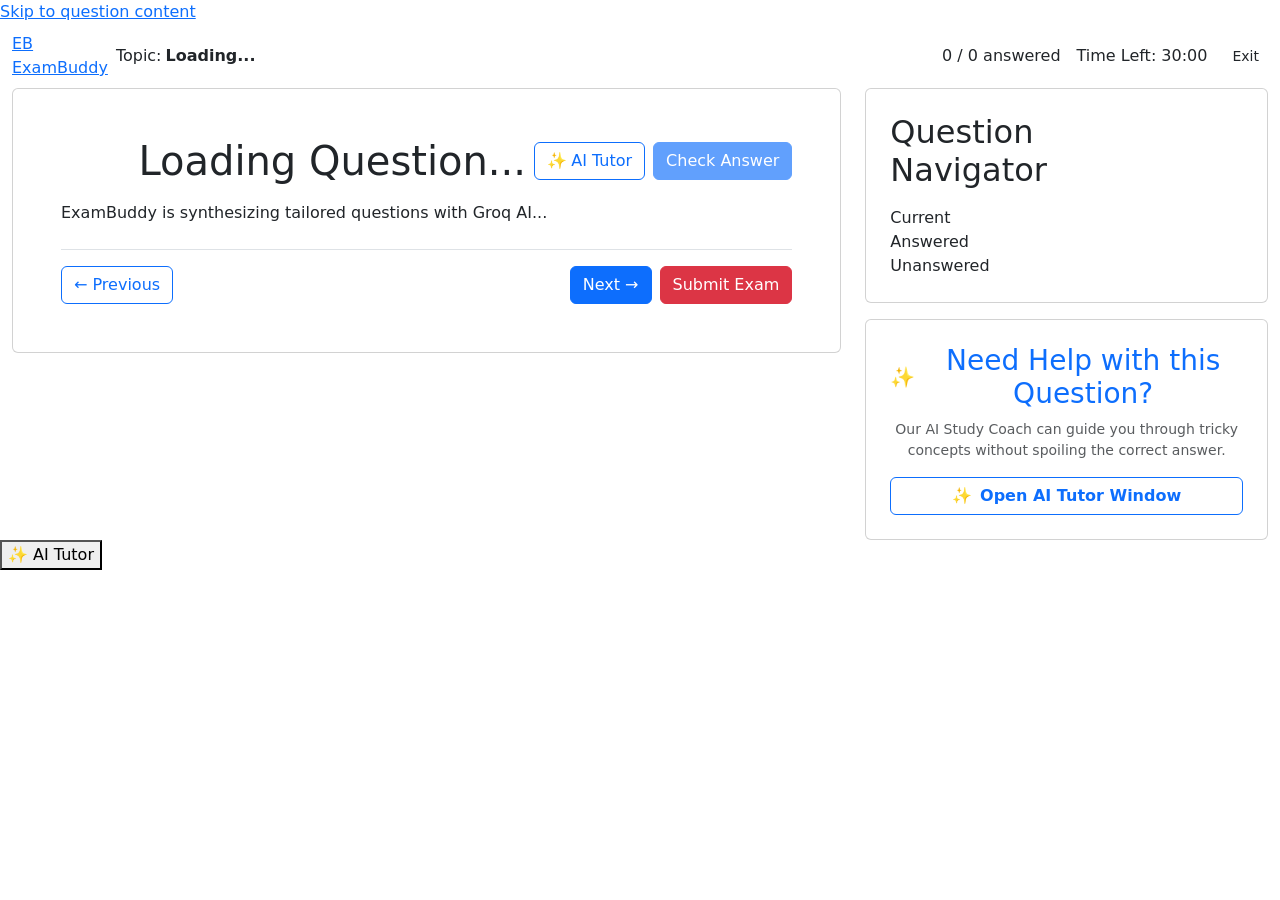
==== commit a2380ccb: "feat: adapt ExamBuddy for PersonalServer deployment with relative paths and health endpoint" ====
--- a/templates/index.html
+++ b/templates/index.html
@@ -6,9 +6,9 @@
   <title>ExamBuddy AI Mock Test</title>
   <meta name="description" content="Interactive AI mock test with question navigation, instant feedback, and Socratic AI tutoring.">
   <meta name="theme-color" content="#0f172a">
-  <link rel="icon" type="image/svg+xml" href="/static/favicon.svg">
+  <link rel="icon" type="image/svg+xml" href="static/favicon.svg">
   <link href="https://cdn.jsdelivr.net/npm/bootstrap@5.3.3/dist/css/bootstrap.min.css" rel="stylesheet" integrity="sha384-QWTKZyjpPEjISv5WaRU9OFeRpok6YctnYmDr5pNlyT2bRjXh0JMhjY6hW+ALEwIH" crossorigin="anonymous">
-  <link rel="stylesheet" href="/static/style.css">
+  <link rel="stylesheet" href="static/style.css">
 </head>
 <body class="exam-body">
   <a href="#main-question-card" class="skip-link">Skip to question content</a>
@@ -18,7 +18,7 @@
     <nav class="navbar navbar-expand-lg navbar-dark eb-navbar" aria-label="Exam navigation">
       <div class="container-fluid eb-nav-shell">
         <div class="d-flex align-items-center gap-2">
-          <a href="/" class="eb-brand-link" onclick="confirmExitExam(event)" aria-label="ExamBuddy Home, Exit current test">
+          <a href="./" class="eb-brand-link" onclick="confirmExitExam(event)" aria-label="ExamBuddy Home, Exit current test">
             <div class="eb-logo" aria-hidden="true">EB</div>
             <span class="eb-brand-title">ExamBuddy</span>
           </a>
@@ -268,7 +268,7 @@
       </div>
       <div class="eb-modal-footer">
         <button type="button" class="btn btn-secondary eb-modal-btn" onclick="closeExitModal()">Stay in Exam</button>
-        <a href="/" class="btn btn-outline-danger eb-modal-btn">Exit to Home</a>
+        <a href="./" class="btn btn-outline-danger eb-modal-btn">Exit to Home</a>
       </div>
     </div>
   </div>
@@ -291,7 +291,7 @@
     </div>
   </div>
 
-  <script src="/static/script.js"></script>
+  <script src="static/script.js"></script>
   <script src="https://cdn.jsdelivr.net/npm/bootstrap@5.3.3/dist/js/bootstrap.bundle.min.js" integrity="sha384-YvpcrYf0tY3lHB60NNkmXc5s9fDVZLESaAA55NDzOxhy9GkcIdslK1eN7N6jIeHz" crossorigin="anonymous"></script>
 </body>
 </html>
